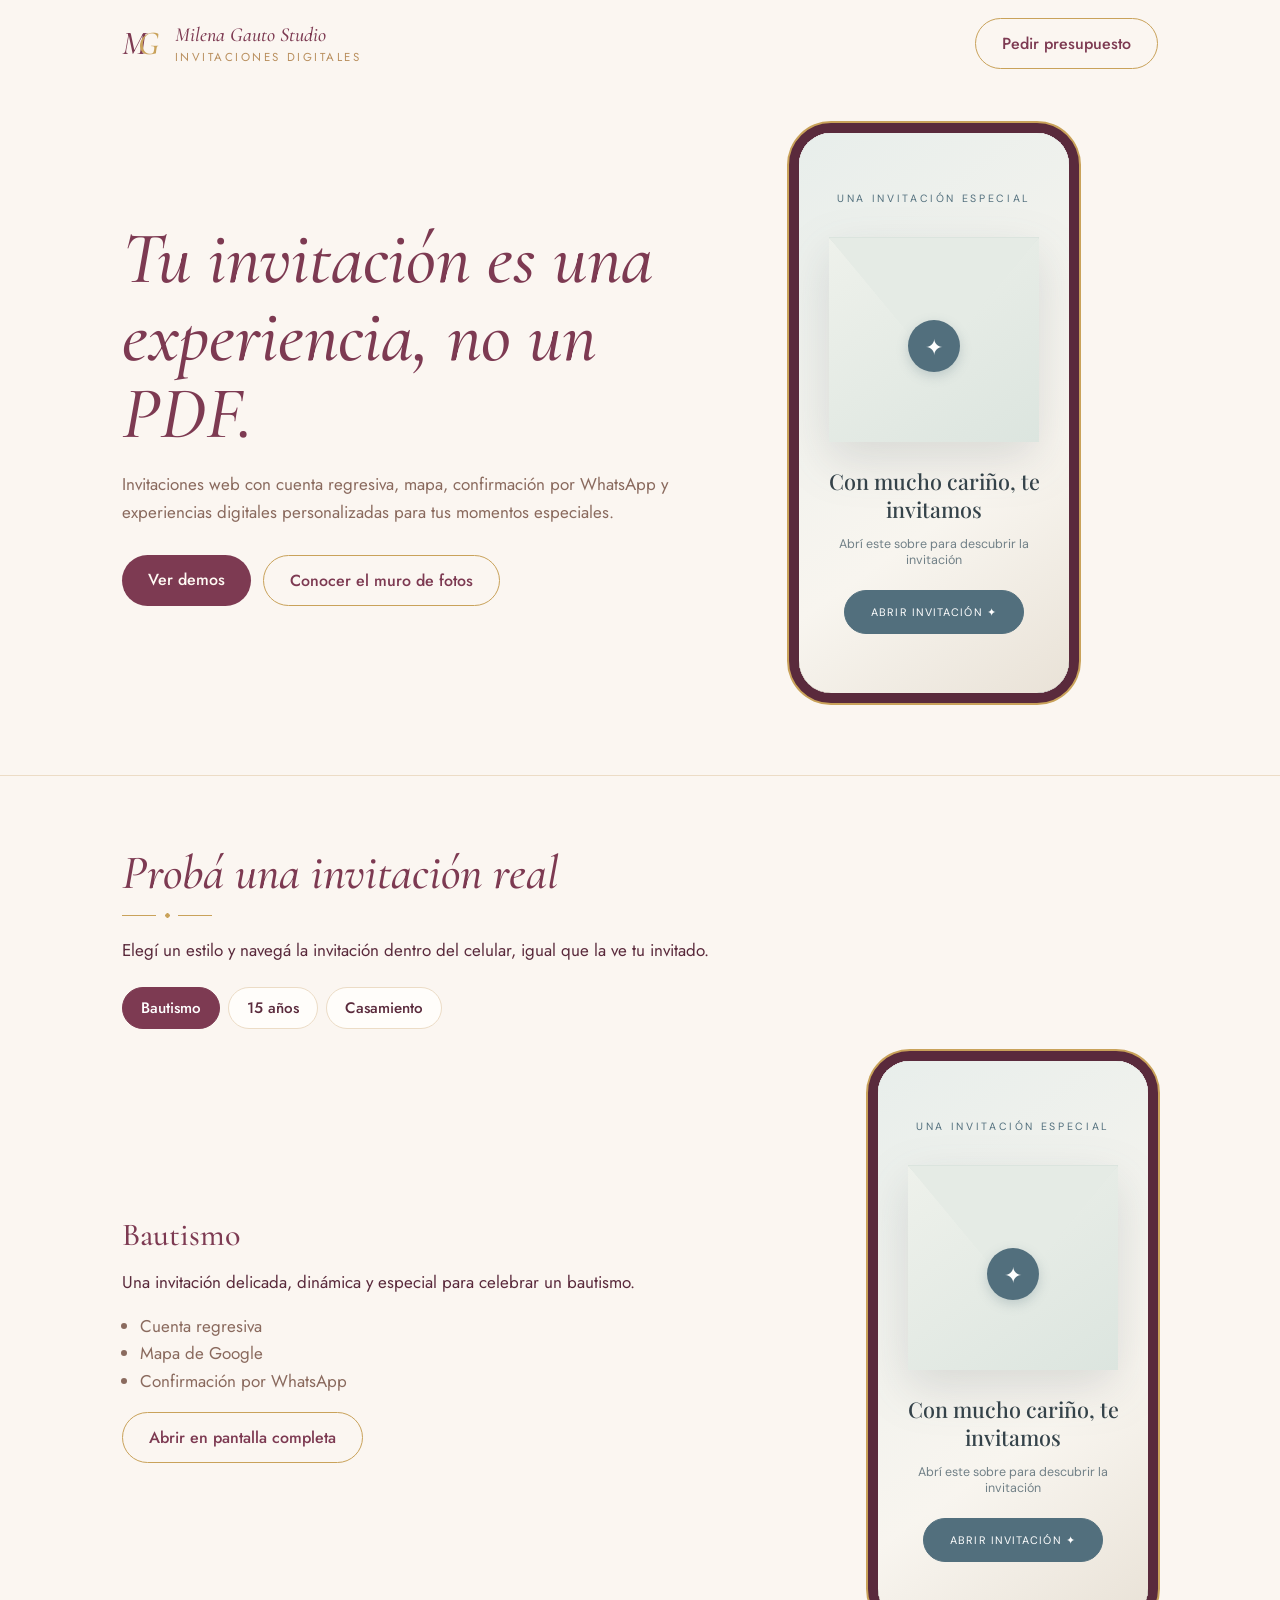
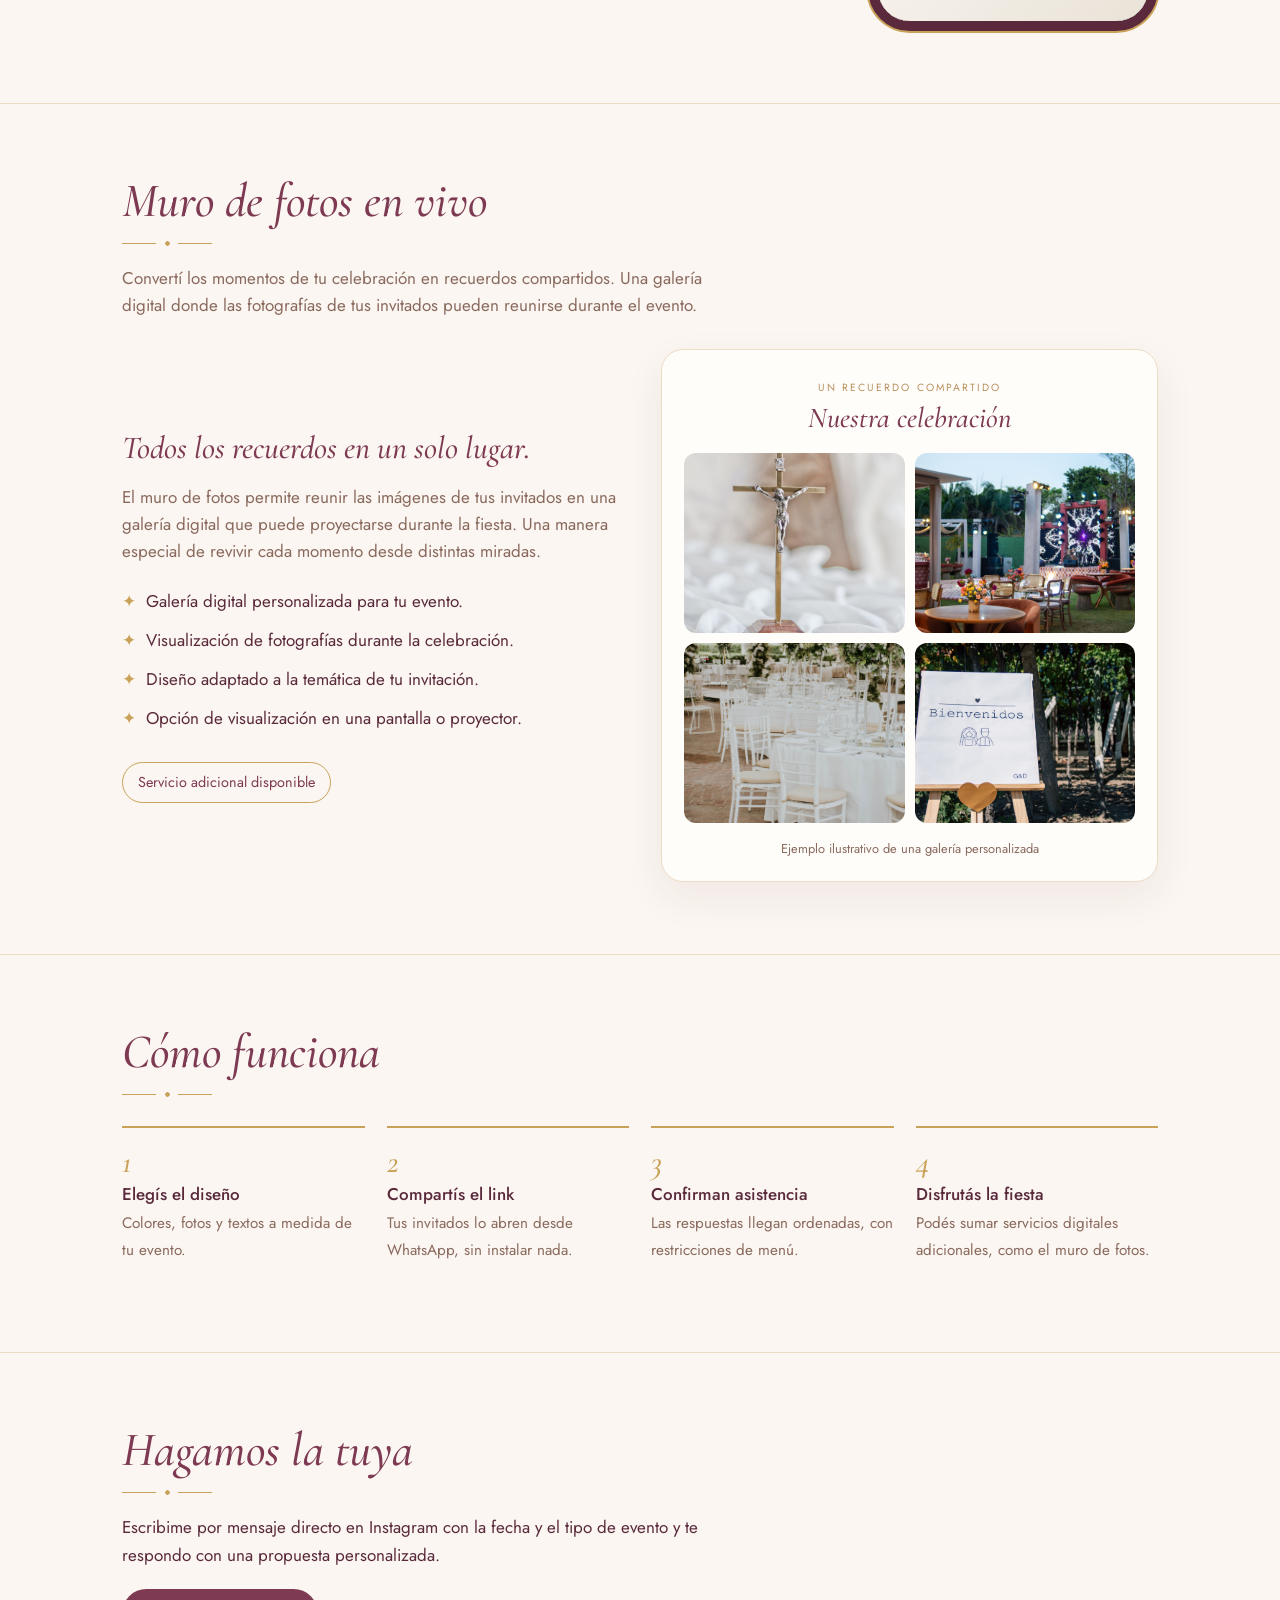
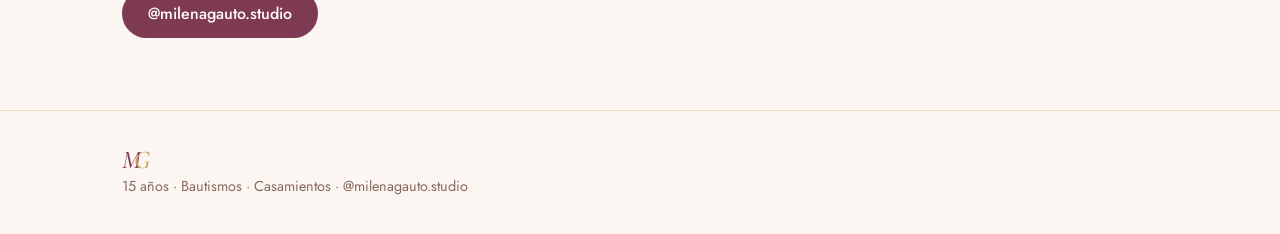
==== index.html @ 83ceaa4a "Add Open Graph meta tags to index.html Added Open Graph meta tags for better sharing on social media" ====
<!DOCTYPE html>
<html lang="es">
<head>
<meta charset="utf-8">
<meta property="og:type" content="website">
<meta property="og:title" content="Milena Gauto Studio · Invitaciones digitales">
<meta property="og:description" content="Invitaciones web a medida para 15 años, casamientos y bautismos.">
<meta property="og:image" content="https://milenagautostudio.vercel.app/post_bienvenida_preview.png">
<meta property="og:url" content="https://milenagautostudio.vercel.app">

<meta name="viewport" content="width=device-width, initial-scale=1">

<title>Milena Gauto Studio · Invitaciones digitales</title>
<meta name="description" content="Invitaciones web personalizadas para bautismos, 15 años y casamientos. Diseños interactivos con cuenta regresiva, mapas, confirmación por WhatsApp y muro de fotos en vivo.">

<link rel="preconnect" href="https://fonts.googleapis.com">
<link rel="preconnect" href="https://fonts.gstatic.com" crossorigin>

<link href="https://fonts.googleapis.com/css2?family=Cormorant+Garamond:ital,wght@0,500;1,500;1,600&family=Jost:wght@400;500&display=swap" rel="stylesheet">

<style>
:root {
  color-scheme: light;
  --bg: #fbf6f1;
  --ink: #5a2a3c;
  --wine: #7d3a52;
  --gold: #c9a25a;
  --gold2: #b98f5e;
  --line: #ecdcc6;
  --card: #fffdfa;
  --muted: #8a6a5e;
}

* {
  box-sizing: border-box;
}

html {
  scroll-behavior: smooth;
}

body {
  margin: 0;
  background: var(--bg);
  color: var(--ink);
  font: 400 17px/1.6 Jost, system-ui, sans-serif;
}

h1, h2, h3 {
  font-family: "Cormorant Garamond", Georgia, serif;
  font-weight: 500;
  line-height: 1.05;
  margin: 0;
}

h1 {
  font-size: clamp(2.6rem, 7vw, 4.6rem);
  font-style: italic;
  color: var(--wine);
}

h2 {
  font-size: clamp(2rem, 4.5vw, 3rem);
  font-style: italic;
  color: var(--wine);
  margin-bottom: .5rem;
}

h2::after {
  content: "";
  display: block;
  width: 90px;
  height: 7px;
  margin: 14px 0 18px;
  background:
    linear-gradient(var(--gold),var(--gold)) left center/34px 1px no-repeat,
    linear-gradient(var(--gold),var(--gold)) right center/34px 1px no-repeat,
    radial-gradient(circle,var(--gold) 2px,transparent 2.5px) center/7px 7px no-repeat;
}

p {
  max-width: 60ch;
}

a {
  color: inherit;
}

:focus-visible {
  outline: 2px solid var(--gold);
  outline-offset: 3px;
}

.wrap {
  max-width: 1080px;
  margin: 0 auto;
  padding: 0 22px;
}

section {
  padding: 72px 0;
  border-top: 1px solid var(--line);
}

/* MARCA */

.brand {
  display: flex;
  align-items: center;
  gap: 12px;
  text-decoration: none;
}

.brand small {
  font: 400 .72rem Jost, sans-serif;
  letter-spacing: .22em;
  color: var(--gold2);
  text-transform: uppercase;
  display: block;
}

.brand b {
  font: italic 500 1.25rem "Cormorant Garamond", serif;
  color: var(--wine);
}

.mono {
  position: relative;
  display: inline-block;
  font: italic 500 2.1rem/1 "Cormorant Garamond", serif;
  color: var(--wine);
  padding-right: 4px;
}

.mono i {
  color: var(--gold);
  margin-left: -.28em;
}

header.top {
  display: flex;
  justify-content: space-between;
  align-items: center;
  padding: 18px 0;
}

/* BOTONES */

.btn {
  display: inline-block;
  background: var(--wine);
  color: #fffaf4;
  border: 0;
  border-radius: 999px;
  padding: 13px 26px;
  font: 500 1rem Jost, sans-serif;
  text-decoration: none;
  cursor: pointer;
  transition: transform .25s, background .25s;
}

.btn.alt {
  background: transparent;
  color: var(--wine);
  border: 1px solid var(--gold);
}

.btn:hover {
  filter: brightness(1.08);
  transform: translateY(-2px);
}

.row {
  display: flex;
  gap: 12px;
  flex-wrap: wrap;
}

/* PORTADA */

.hero {
  display: grid;
  grid-template-columns: 1.1fr .9fr;
  gap: 40px;
  align-items: center;
  padding: 36px 0 72px;
}

.hero p {
  margin: 1.2rem 0 1.8rem;
  color: var(--muted);
}

/* CELULAR */

.phone {
  width: 290px;
  height: 580px;
  margin: 0 auto;
  border: 10px solid #5a2a3c;
  border-radius: 42px;
  overflow: hidden;
  background: #fff;
  box-shadow: 0 0 0 2px var(--gold);
  position: relative;
}

.phone iframe {
  width: 100%;
  height: 100%;
  border: 0;
  background: #fff;
}

.phone .empty {
  position: absolute;
  inset: 0;
  display: grid;
  place-items: center;
  text-align: center;
  padding: 28px;
  color: #7a6670;
  font-size: .95rem;
}

/* DEMOS */

.tabs {
  display: flex;
  gap: 8px;
  flex-wrap: wrap;
  margin: 22px 0;
}

.tabs button {
  border: 1px solid var(--line);
  background: var(--card);
  color: var(--ink);
  border-radius: 999px;
  padding: 9px 18px;
  font: 500 .95rem Jost, sans-serif;
  cursor: pointer;
  transition: .25s;
}

.tabs button:hover {
  border-color: var(--gold);
}

.tabs button[aria-pressed=true] {
  background: var(--wine);
  border-color: var(--wine);
  color: #fff;
}

.demo {
  display: grid;
  grid-template-columns: 1fr auto;
  gap: 40px;
  align-items: center;
}

.meta h3 {
  font-size: 2rem;
  color: var(--wine);
}

.meta ul {
  padding-left: 1.1rem;
  color: var(--muted);
}

/* MURO DE FOTOS */

.wall-intro {
  color: var(--muted);
  margin-bottom: 30px;
}

.wall-content {
  display: grid;
  grid-template-columns: 1fr 1fr;
  gap: 42px;
  align-items: center;
}

.wall-copy h3 {
  font: italic 500 2rem "Cormorant Garamond", serif;
  color: var(--wine);
  margin-bottom: 14px;
}

.wall-copy p {
  color: var(--muted);
}

.wall-features {
  list-style: none;
  padding: 0;
  margin: 22px 0;
}

.wall-features li {
  margin-bottom: 12px;
  display: flex;
  align-items: flex-start;
  gap: 10px;
}

.wall-features li::before {
  content: "✦";
  color: var(--gold);
}

.wall-note {
  display: inline-block;
  padding: 8px 15px;
  border: 1px solid var(--gold);
  border-radius: 999px;
  color: var(--wine);
  font-size: .9rem;
  margin-top: 8px;
}

/* GALERÍA DE FOTOS ORIGINALES */

.wall-preview {
  background: var(--card);
  border: 1px solid var(--line);
  border-radius: 22px;
  padding: 22px;
  box-shadow: 0 15px 40px rgba(90,42,60,.07);
}

.wall-preview-header {
  text-align: center;
  margin-bottom: 18px;
}

.wall-preview-header small {
  color: var(--gold2);
  letter-spacing: .2em;
  text-transform: uppercase;
  font-size: .65rem;
}

.wall-preview-header h3 {
  color: var(--wine);
  font: italic 500 1.8rem "Cormorant Garamond", serif;
}

.wall-gallery {
  display: grid;
  grid-template-columns: repeat(2, 1fr);
  gap: 10px;
}

.wall-photo {
  height: 180px;
  border-radius: 12px;
  overflow: hidden;
  position: relative;
  background: var(--line);
}

.wall-photo img {
  width: 100%;
  height: 100%;
  object-fit: cover;
  display: block;
  transition: transform .4s ease;
}

.wall-photo:hover img {
  transform: scale(1.06);
}

.wall-preview-footer {
  text-align: center;
  margin-top: 16px;
  color: var(--muted);
  font-size: .8rem;
}

/* CÓMO FUNCIONA */

.steps {
  display: grid;
  grid-template-columns: repeat(4,1fr);
  gap: 22px;
  counter-reset: s;
  padding: 0;
  list-style: none;
  margin-top: 28px;
}

.steps li {
  counter-increment: s;
  border-top: 2px solid var(--gold);
  padding-top: 14px;
}

.steps li::before {
  content: counter(s);
  font: italic 500 2rem "Cormorant Garamond", serif;
  color: var(--gold);
}

.steps b {
  display: block;
  font-weight: 500;
}

.steps span {
  color: var(--muted);
  font-size: .95rem;
}

/* FOOTER */

footer {
  padding: 36px 0;
  color: var(--muted);
  font-size: .9rem;
  border-top: 1px solid var(--line);
}

/* RESPONSIVE */

@media(max-width:800px) {
  .hero,
  .demo,
  .wall-content {
    grid-template-columns: 1fr;
  }

  .steps {
    grid-template-columns: 1fr 1fr;
  }

  .phone {
    order: -1;
  }

  .wall-preview {
    max-width: 500px;
    margin: 0 auto;
    width: 100%;
  }
}

@media(max-width:480px) {
  body {
    font-size: 16px;
  }

  .steps {
    grid-template-columns: 1fr;
  }

  .phone {
    width: min(290px, 100%);
    height: 540px;
  }

  header.top {
    gap: 12px;
  }

  header.top .btn {
    padding: 10px 15px;
    font-size: .85rem;
  }

  .wall-gallery {
    gap: 8px;
  }

  .wall-photo {
    height: 140px;
  }
}

@media(prefers-reduced-motion:reduce) {
  * {
    animation: none !important;
    scroll-behavior: auto !important;
    transition: none !important;
  }
}
</style>
</head>

<body>

<div class="wrap">

  <!-- ENCABEZADO -->

  <header class="top">
    <a class="brand" href="#">
      <span class="mono">M<i>G</i></span>
      <span>
        <b>Milena Gauto Studio</b>
        <small>Invitaciones digitales</small>
      </span>
    </a>

    <a class="btn alt" href="#contacto">Pedir presupuesto</a>
  </header>

  <!-- PORTADA -->

  <div class="hero">

    <div>
      <h1>Tu invitación es una experiencia, no un PDF.</h1>

      <p>
        Invitaciones web con cuenta regresiva, mapa,
        confirmación por WhatsApp y experiencias digitales
        personalizadas para tus momentos especiales.
      </p>

      <div class="row">
        <a class="btn" href="#demos">Ver demos</a>
        <a class="btn alt" href="#muro">Conocer el muro de fotos</a>
      </div>
    </div>

    <div class="phone" id="heroPhone"></div>

  </div>

</div>

<!-- DEMOSTRACIONES -->

<section id="demos">

  <div class="wrap">

    <h2>Probá una invitación real</h2>

    <p>
      Elegí un estilo y navegá la invitación dentro del celular,
      igual que la ve tu invitado.
    </p>

    <div class="tabs" id="tabs" role="group" aria-label="Elegir invitación"></div>

    <div class="demo">

      <div class="meta" id="meta"></div>

      <div class="phone" id="demoPhone"></div>

    </div>

  </div>

</section>

<!-- MURO DE FOTOS -->

<section id="muro">

  <div class="wrap">

    <h2>Muro de fotos en vivo</h2>

    <p class="wall-intro">
      Convertí los momentos de tu celebración en recuerdos compartidos.
      Una galería digital donde las fotografías de tus invitados
      pueden reunirse durante el evento.
    </p>

    <div class="wall-content">

      <div class="wall-copy">

        <h3>Todos los recuerdos en un solo lugar.</h3>

        <p>
          El muro de fotos permite reunir las imágenes de tus invitados
          en una galería digital que puede proyectarse durante la fiesta.
          Una manera especial de revivir cada momento desde distintas miradas.
        </p>

        <ul class="wall-features">
          <li>Galería digital personalizada para tu evento.</li>
          <li>Visualización de fotografías durante la celebración.</li>
          <li>Diseño adaptado a la temática de tu invitación.</li>
          <li>Opción de visualización en una pantalla o proyector.</li>
        </ul>

        <span class="wall-note">
          Servicio adicional disponible
        </span>

      </div>

      <!-- GALERÍA ILUSTRATIVA CON IMÁGENES DE TUS DEMOS -->

      <div class="wall-preview">

        <div class="wall-preview-header">
          <small>Un recuerdo compartido</small>
          <h3>Nuestra celebración</h3>
        </div>

        <div class="wall-gallery">

          <div class="wall-photo">
            <img
              src="/demo/bautismo/img/pexels-karola-g2-5559.jpg"
              alt="Decoración de bautismo"
              loading="lazy"
            >
          </div>

          <div class="wall-photo">
            <img
              src="/demo/15-anios/img/pexels-flavionascimento-39394234.jpg"
              alt="Celebración de 15 años"
              loading="lazy"
            >
          </div>

          <div class="wall-photo">
            <img
              src="/demo/casamiento/img/pexels-amar-12954015.jpg"
              alt="Celebración de casamiento"
              loading="lazy"
            >
          </div>

          <div class="wall-photo">
            <img
              src="/demo/casamiento/img/pexels-franco-monsalvo-252430633-30740005.jpg"
              alt="Momento especial de una boda"
              loading="lazy"
            >
          </div>

        </div>

        <div class="wall-preview-footer">
          Ejemplo ilustrativo de una galería personalizada
        </div>

      </div>

    </div>

  </div>

</section>

<!-- CÓMO FUNCIONA -->

<section id="como">

  <div class="wrap">

    <h2>Cómo funciona</h2>

    <ol class="steps">

      <li>
        <b>Elegís el diseño</b>
        <span>Colores, fotos y textos a medida de tu evento.</span>
      </li>

      <li>
        <b>Compartís el link</b>
        <span>Tus invitados lo abren desde WhatsApp, sin instalar nada.</span>
      </li>

      <li>
        <b>Confirman asistencia</b>
        <span>Las respuestas llegan ordenadas, con restricciones de menú.</span>
      </li>

      <li>
        <b>Disfrutás la fiesta</b>
        <span>Podés sumar servicios digitales adicionales, como el muro de fotos.</span>
      </li>

    </ol>

  </div>

</section>

<!-- CONTACTO -->

<section id="contacto">

  <div class="wrap">

    <h2>Hagamos la tuya</h2>

    <p>
      Escribime por mensaje directo en Instagram con la fecha
      y el tipo de evento y te respondo con una propuesta personalizada.
    </p>

    <div class="row" style="margin-top:20px">

      <a
        class="btn"
        href="https://instagram.com/milenagauto.studio"
        target="_blank"
        rel="noopener"
      >
        @milenagauto.studio
      </a>

    </div>

  </div>

</section>

<!-- PIE DE PÁGINA -->

<footer>

  <div class="wrap">

    <span class="mono" style="font-size:1.6rem">M<i>G</i></span>

    <br>

    15 años · Bautismos · Casamientos · @milenagauto.studio

  </div>

</footer>

<script>

/* ==========================================
   CONFIGURACIÓN DE LAS INVITACIONES
========================================== */

const DEMOS = [

  {
    name: "Bautismo",
    url: "/demo/bautismo/",
    text: "Una invitación delicada, dinámica y especial para celebrar un bautismo.",
    items: [
      "Cuenta regresiva",
      "Mapa de Google",
      "Confirmación por WhatsApp"
    ]
  },

  {
    name: "15 años",
    url: "/demo/15-anios/",
    text: "Una invitación elegante con animaciones y detalles especiales.",
    items: [
      "Cuenta regresiva",
      "RSVP",
      "Lista de regalos"
    ]
  },

  {
    name: "Casamiento",
    url: "/demo/casamiento/",
    text: "Una invitación romántica con detalles personalizados.",
    items: [
      "Cuenta regresiva",
      "Menú especial",
      "Información del evento"
    ]
  }

];


/* ==========================================
   ELEMENTOS
========================================== */

const $ = selector => document.querySelector(selector);


/* ==========================================
   CARGAR INVITACIÓN EN EL CELULAR
========================================== */

function phone(element, demo) {

  element.innerHTML = "";

  if (!demo || !demo.url) {

    const empty = document.createElement("div");

    empty.className = "empty";
    empty.textContent = "Demo próximamente disponible.";

    element.appendChild(empty);

    return;
  }

  const iframe = document.createElement("iframe");

  iframe.loading = "lazy";
  iframe.src = demo.url;
  iframe.title = "Demo de invitación: " + demo.name;

  element.appendChild(iframe);

}


/* ==========================================
   MOSTRAR DEMO SELECCIONADA
========================================== */

function showDemo(index) {

  const demo = DEMOS[index];

  document
    .querySelectorAll("#tabs button")
    .forEach((button, number) => {

      button.setAttribute(
        "aria-pressed",
        number === index ? "true" : "false"
      );

    });

  $("#meta").innerHTML = `
    <h3>${demo.name}</h3>

    <p>${demo.text}</p>

    <ul>
      ${demo.items.map(item => `<li>${item}</li>`).join("")}
    </ul>

    <a
      class="btn alt"
      href="${demo.url}"
      target="_blank"
      rel="noopener"
    >
      Abrir en pantalla completa
    </a>
  `;

  phone($("#demoPhone"), demo);

}


/* ==========================================
   CREAR BOTONES DE LAS DEMOS
========================================== */

DEMOS.forEach((demo, index) => {

  const button = document.createElement("button");

  button.type = "button";
  button.textContent = demo.name;

  button.setAttribute(
    "aria-pressed",
    index === 0 ? "true" : "false"
  );

  button.onclick = () => showDemo(index);

  $("#tabs").appendChild(button);

});


/* ==========================================
   CARGAR DEMO INICIAL
========================================== */

phone($("#heroPhone"), DEMOS[0]);

showDemo(0);


/* ==========================================
   FIN DEL SCRIPT

   No se utiliza Cloudinary.
   No hay formularios de carga de imágenes.
   No hay conexión a almacenamiento externo.
========================================== */

</script>

</body>
</html>
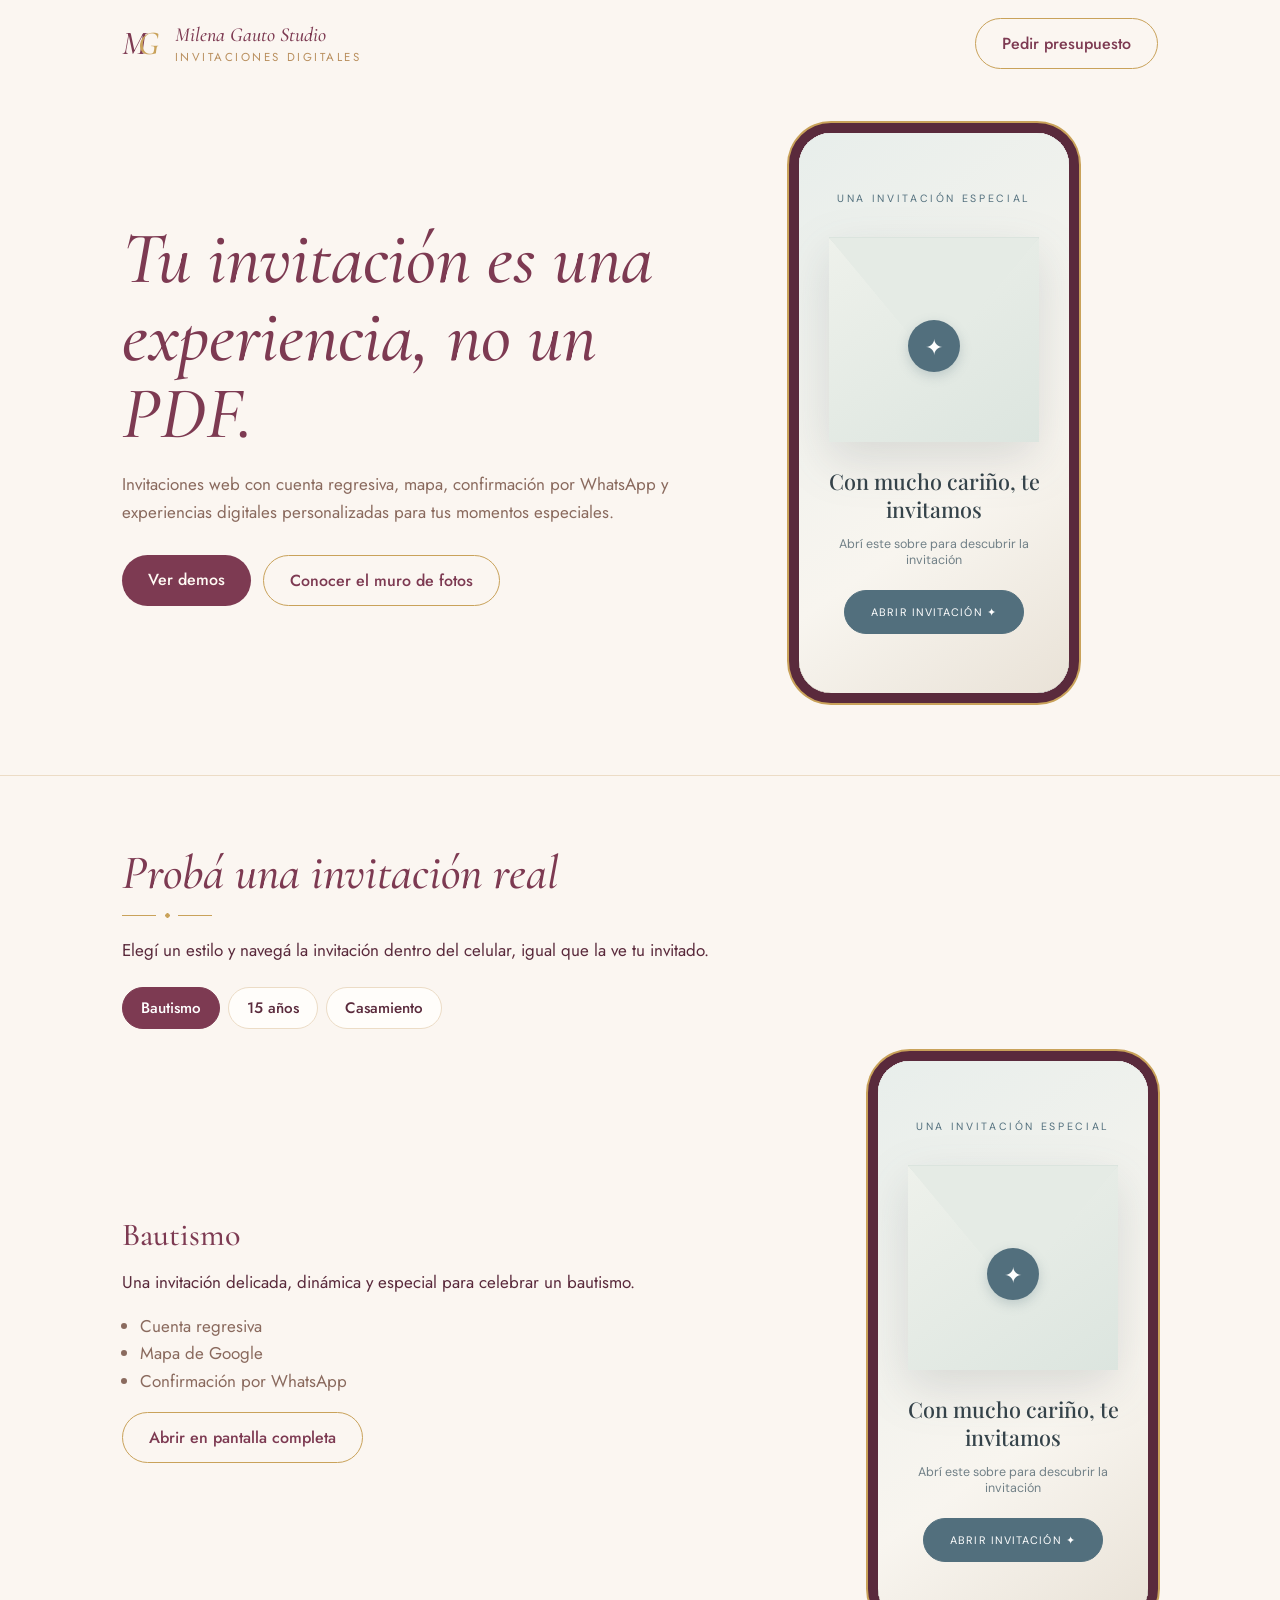
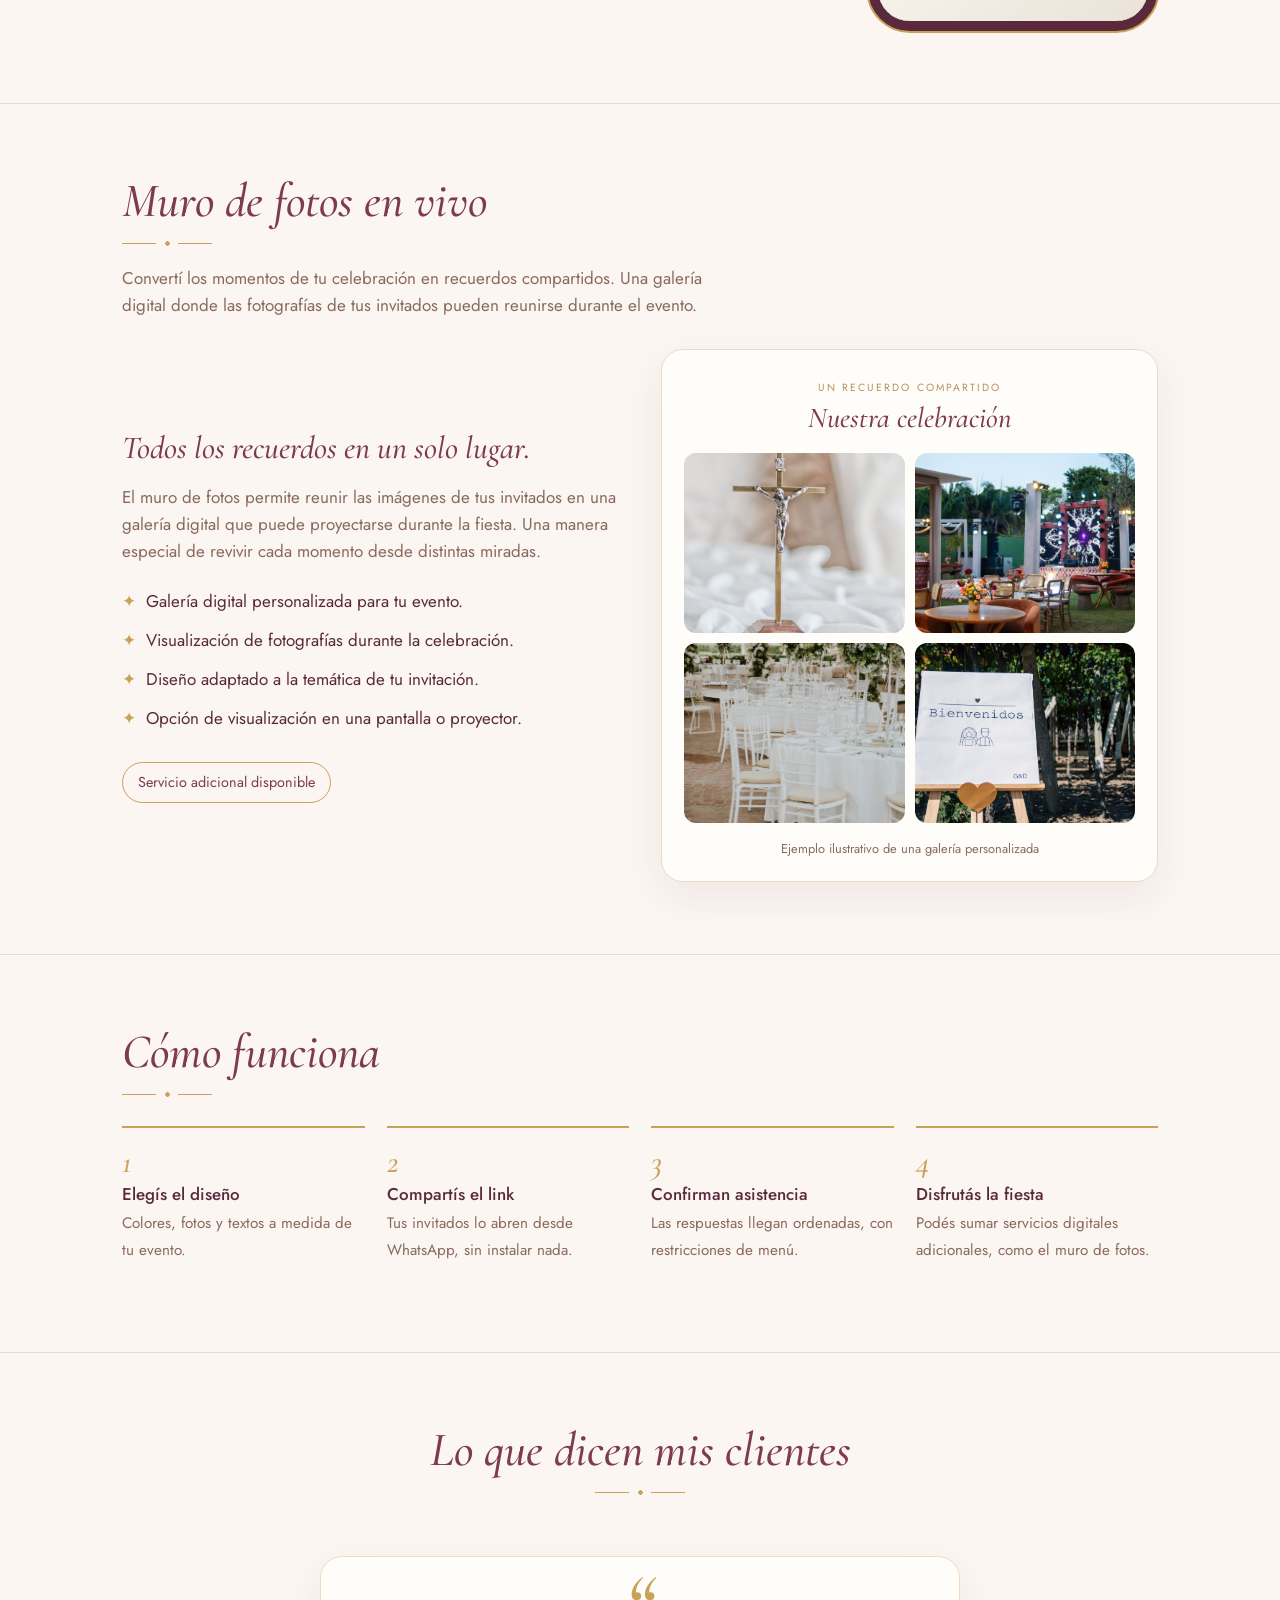
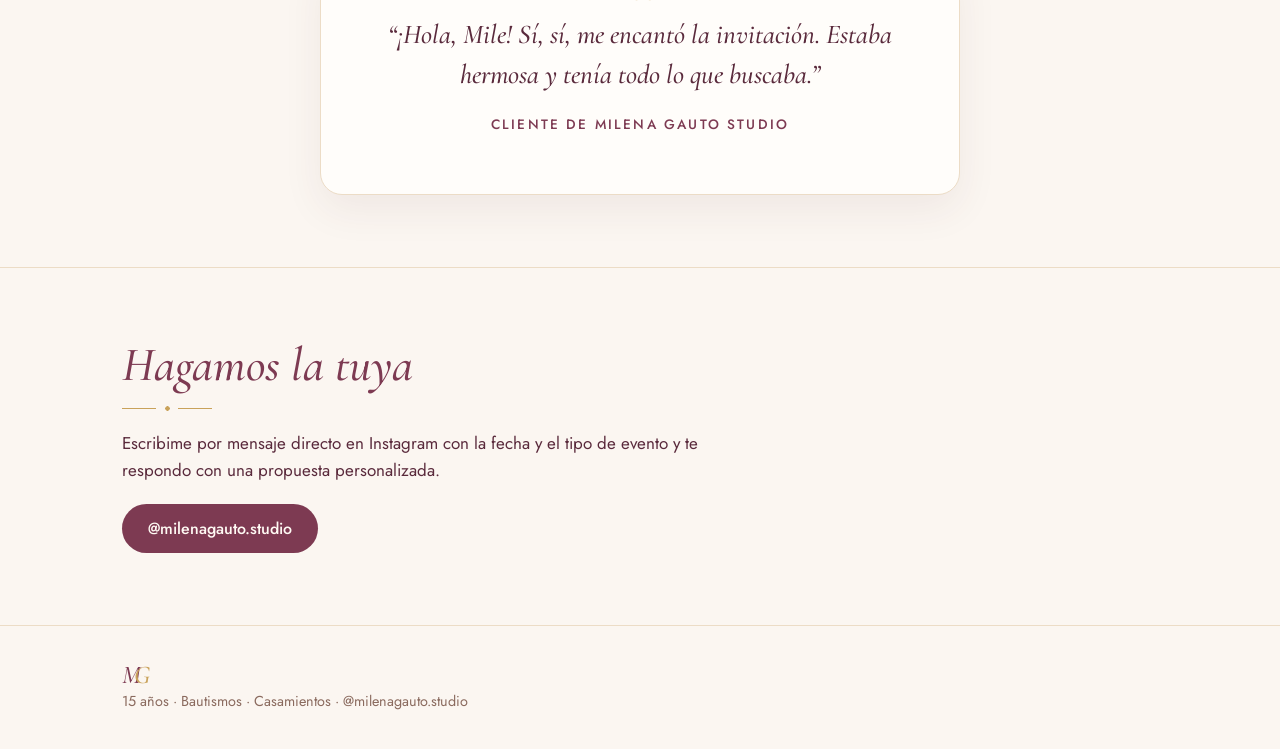
==== commit cae35bd5: "Add testimonials section with dynamic functionality" ====
--- a/index.html
+++ b/index.html
@@ -1,4 +1,3 @@
-
 <!DOCTYPE html>
 <html lang="es">
 <head>
@@ -417,6 +416,100 @@
   font-size: .95rem;
 }
 
+/* TESTIMONIOS */
+
+.testi {
+  text-align: center;
+}
+
+.testi h2 {
+  display: inline-block;
+}
+
+.testi h2::after {
+  margin-left: auto;
+  margin-right: auto;
+}
+
+.testi-card {
+  position: relative;
+  max-width: 640px;
+  margin: 34px auto 0;
+  padding: 58px 32px 34px;
+  background: var(--card);
+  border: 1px solid var(--line);
+  border-radius: 22px;
+  box-shadow: 0 15px 40px rgba(90,42,60,.07);
+}
+
+.testi-card::before {
+  content: "“";
+  position: absolute;
+  top: 4px;
+  left: 50%;
+  transform: translateX(-50%);
+  font: italic 500 5.5rem/1 "Cormorant Garamond", serif;
+  color: var(--gold);
+}
+
+.testi-slide {
+  display: none;
+  animation: testiIn .6s ease both;
+}
+
+.testi-slide.on {
+  display: block;
+}
+
+.testi-text {
+  max-width: none;
+  margin: 0;
+  font: italic 500 clamp(1.3rem, 4.2vw, 1.7rem)/1.45 "Cormorant Garamond", serif;
+  color: var(--ink);
+}
+
+.testi-name {
+  max-width: none;
+  margin: 20px 0 0;
+  font: 500 .85rem Jost, sans-serif;
+  letter-spacing: .16em;
+  text-transform: uppercase;
+  color: var(--wine);
+}
+
+.testi-event {
+  max-width: none;
+  margin: 2px 0 0;
+  font-size: .85rem;
+  color: var(--gold2);
+}
+
+.testi-dots {
+  display: flex;
+  gap: 10px;
+  justify-content: center;
+  margin-top: 26px;
+}
+
+.testi-dots button {
+  width: 11px;
+  height: 11px;
+  padding: 0;
+  border-radius: 50%;
+  border: 1px solid var(--wine);
+  background: transparent;
+  cursor: pointer;
+}
+
+.testi-dots button.on {
+  background: var(--wine);
+}
+
+@keyframes testiIn {
+  from { opacity: 0; transform: translateY(8px); }
+  to { opacity: 1; transform: none; }
+}
+
 /* FOOTER */
 
 footer {
@@ -479,6 +572,10 @@
 
   .wall-photo {
     height: 140px;
+  }
+
+  .testi-card {
+    padding: 54px 22px 30px;
   }
 }
 
@@ -689,6 +786,23 @@
       </li>
 
     </ol>
+
+  </div>
+
+</section>
+
+<!-- TESTIMONIOS -->
+
+<section class="testi" id="testimonios">
+
+  <div class="wrap">
+
+    <h2>Lo que dicen mis clientes</h2>
+
+    <div class="testi-card" aria-live="polite">
+      <div id="testiSlides"></div>
+      <div class="testi-dots" id="testiDots"></div>
+    </div>
 
   </div>
 
@@ -785,6 +899,23 @@
 
 
 /* ==========================================
+   TESTIMONIOS
+   Para sumar uno, agregá otro bloque { ... }
+   separado por coma. Con 2 o más, rotan solos.
+========================================== */
+
+const TESTIMONIOS = [
+
+  {
+    texto: "¡Hola, Mile! Sí, sí, me encantó la invitación. Estaba hermosa y tenía todo lo que buscaba.",
+    nombre: "Cliente de Milena Gauto Studio",
+    evento: ""
+  }
+
+];
+
+
+/* ==========================================
    ELEMENTOS
 ========================================== */
 
@@ -898,6 +1029,81 @@
 
 
 /* ==========================================
+   TESTIMONIOS DINÁMICOS
+========================================== */
+
+(function () {
+
+  const slides = $("#testiSlides");
+  const dots = $("#testiDots");
+
+  if (!slides || !TESTIMONIOS.length) return;
+
+  let current = 0;
+  let timer;
+
+  TESTIMONIOS.forEach((t, i) => {
+
+    const slide = document.createElement("div");
+    slide.className = "testi-slide" + (i === 0 ? " on" : "");
+
+    const text = document.createElement("p");
+    text.className = "testi-text";
+    text.textContent = "“" + t.texto + "”";
+    slide.appendChild(text);
+
+    const name = document.createElement("p");
+    name.className = "testi-name";
+    name.textContent = t.nombre;
+    slide.appendChild(name);
+
+    if (t.evento) {
+      const event = document.createElement("p");
+      event.className = "testi-event";
+      event.textContent = t.evento;
+      slide.appendChild(event);
+    }
+
+    slides.appendChild(slide);
+
+    if (TESTIMONIOS.length > 1) {
+      const dot = document.createElement("button");
+      dot.type = "button";
+      dot.setAttribute("aria-label", "Ver testimonio " + (i + 1));
+      if (i === 0) dot.className = "on";
+      dot.onclick = () => { showTesti(i); restart(); };
+      dots.appendChild(dot);
+    }
+
+  });
+
+  function showTesti(i) {
+    current = i;
+    [...slides.children].forEach((s, k) => s.classList.toggle("on", k === i));
+    [...dots.children].forEach((d, k) => d.classList.toggle("on", k === i));
+  }
+
+  function start() {
+    if (TESTIMONIOS.length > 1) {
+      timer = setInterval(() => showTesti((current + 1) % TESTIMONIOS.length), 6000);
+    }
+  }
+
+  function restart() {
+    clearInterval(timer);
+    start();
+  }
+
+  const card = slides.parentElement;
+  card.addEventListener("mouseenter", () => clearInterval(timer));
+  card.addEventListener("mouseleave", restart);
+
+  start();
+
+})();
+
+
+/* ==========================================
    FIN DEL SCRIPT
 
    No se utiliza Cloudinary.
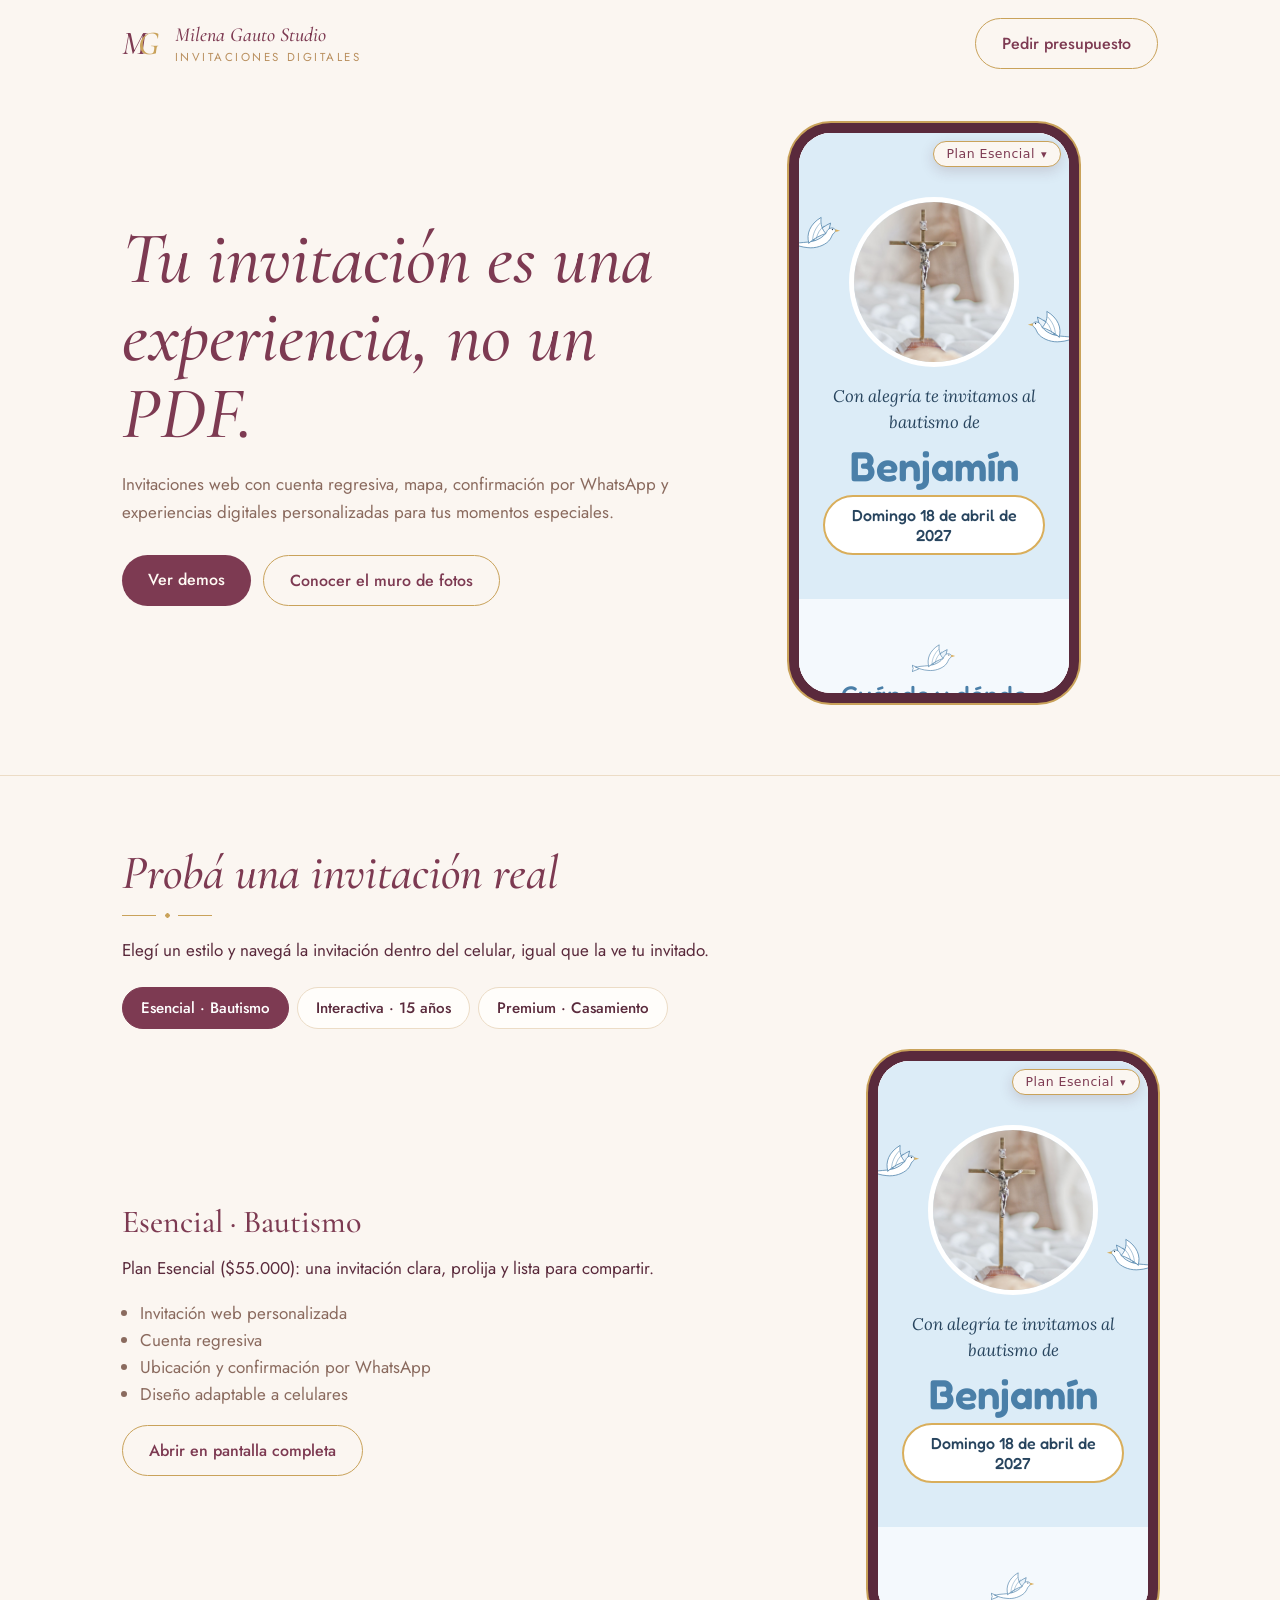
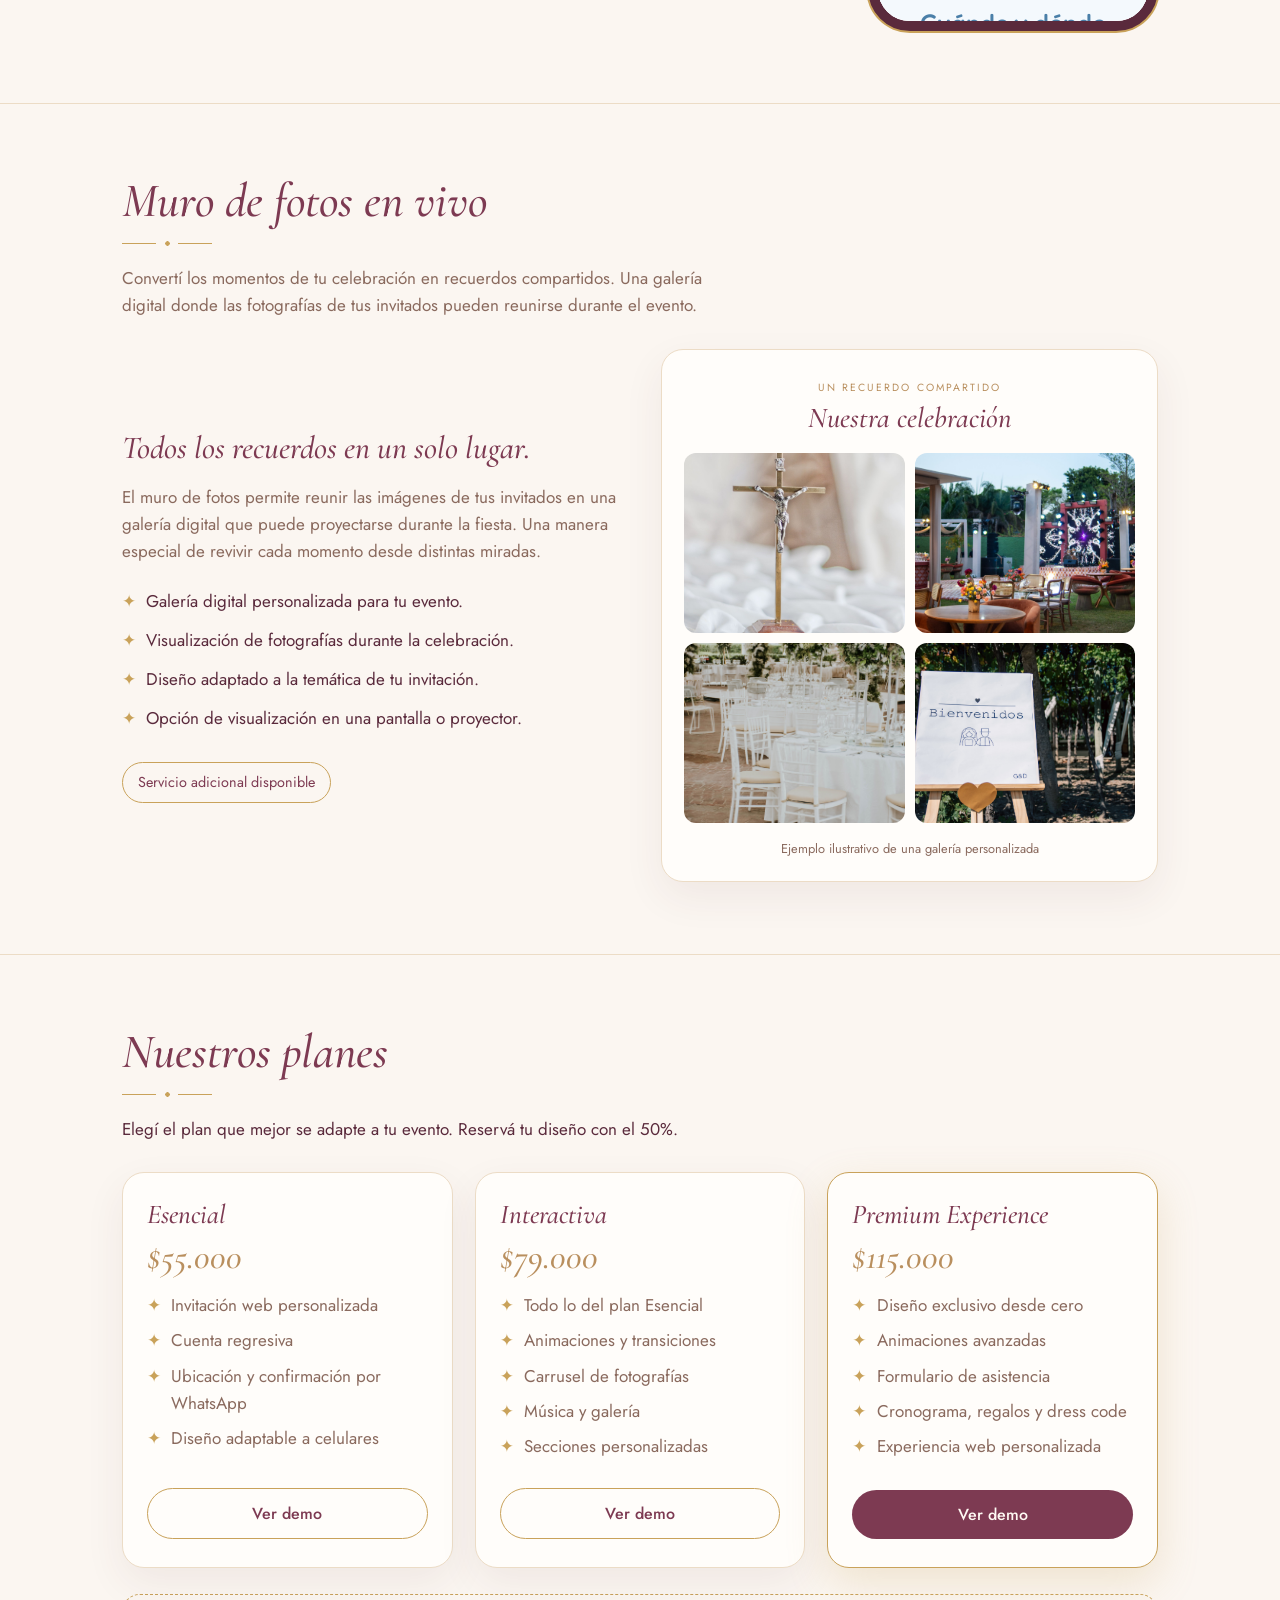
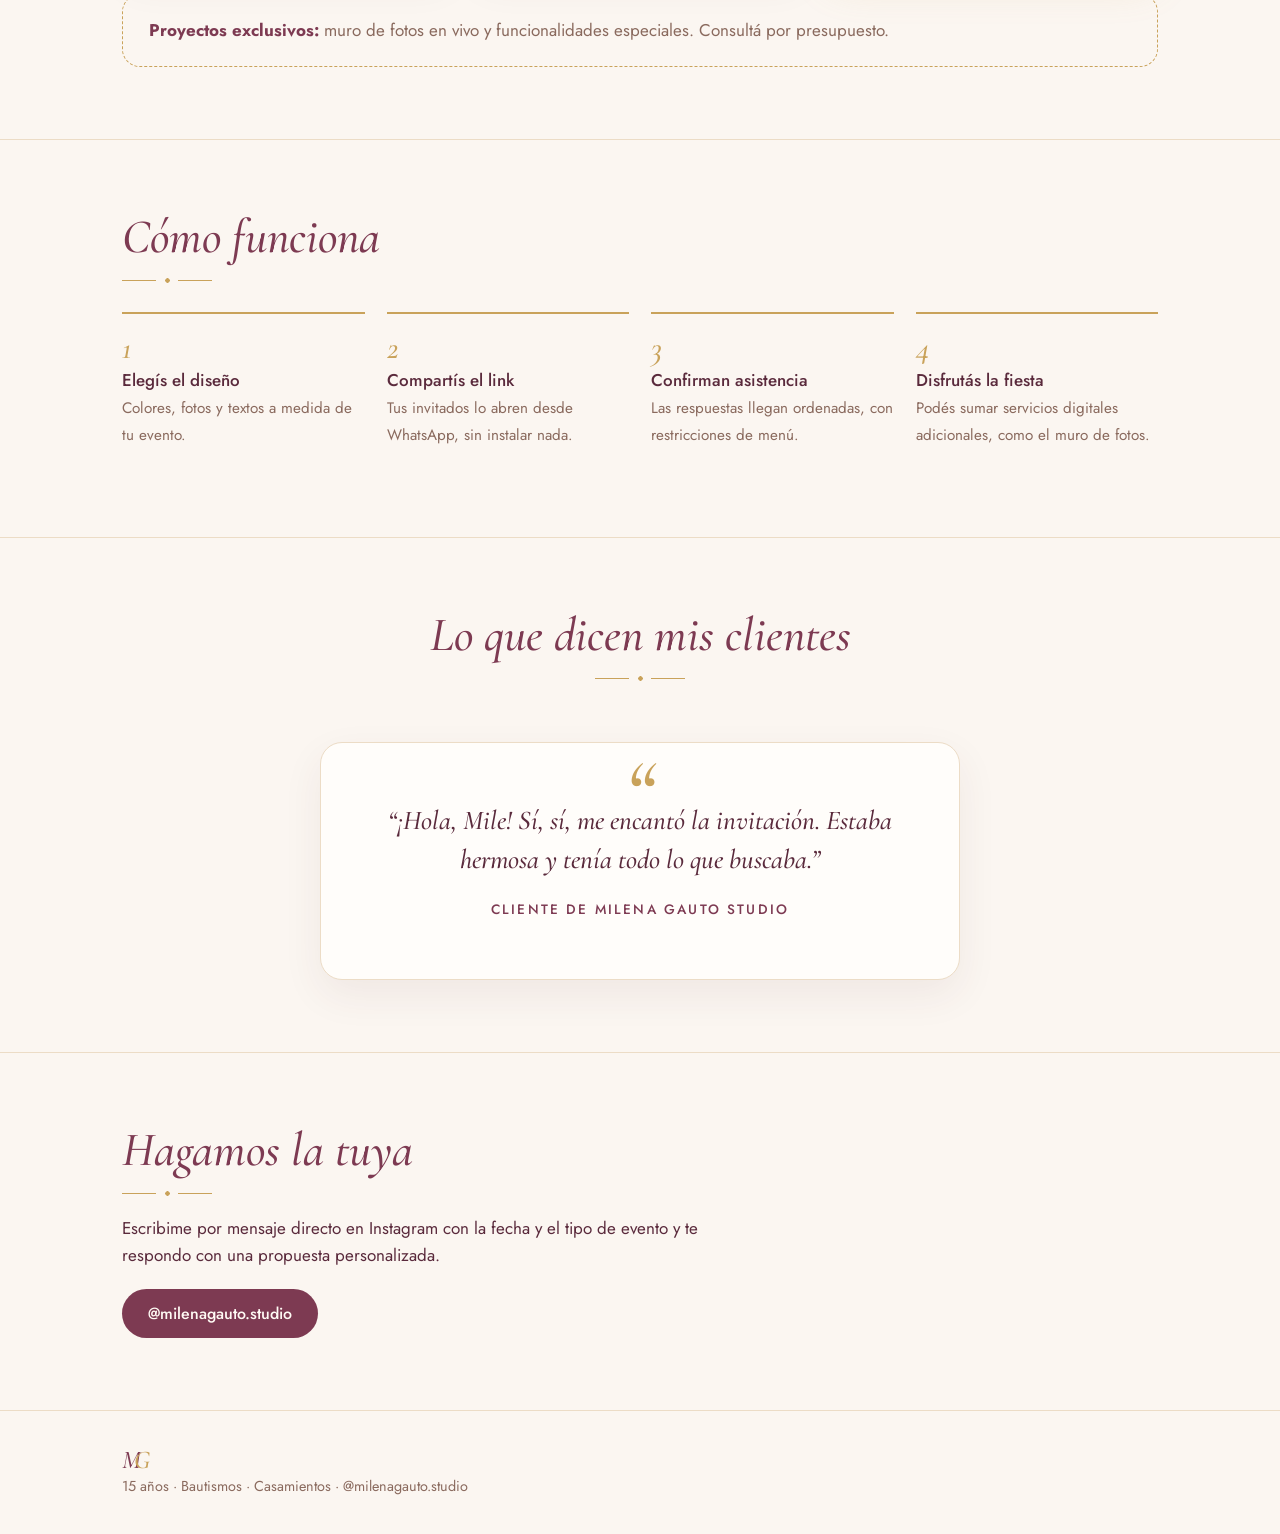
==== commit 16009e9c: "Implement service plans section in index.html Added a new section for service plans with pricing and" ====
--- a/index.html
+++ b/index.html
@@ -416,6 +416,84 @@
   font-size: .95rem;
 }
 
+/* PLANES */
+
+.plans {
+  display: grid;
+  grid-template-columns: repeat(3, 1fr);
+  gap: 22px;
+  margin-top: 28px;
+  align-items: stretch;
+}
+
+.plan {
+  display: flex;
+  flex-direction: column;
+  background: var(--card);
+  border: 1px solid var(--line);
+  border-radius: 22px;
+  padding: 28px 24px;
+  box-shadow: 0 15px 40px rgba(90,42,60,.07);
+}
+
+.plan.star {
+  border-color: var(--gold);
+  box-shadow: 0 15px 40px rgba(201,162,90,.22);
+}
+
+.plan h3 {
+  font-size: 1.7rem;
+  font-style: italic;
+  color: var(--wine);
+}
+
+.plan .price {
+  font: italic 500 2.2rem "Cormorant Garamond", serif;
+  color: var(--gold2);
+  margin: 6px 0 14px;
+}
+
+.plan ul {
+  list-style: none;
+  padding: 0;
+  margin: 0 0 20px;
+  color: var(--muted);
+  flex: 1;
+}
+
+.plan li {
+  display: flex;
+  gap: 10px;
+  margin-bottom: 8px;
+}
+
+.plan li::before {
+  content: "✦";
+  color: var(--gold);
+}
+
+.plan .btn {
+  text-align: center;
+}
+
+.plans-extra {
+  margin-top: 26px;
+  padding: 22px 26px;
+  border: 1px dashed var(--gold);
+  border-radius: 18px;
+  color: var(--muted);
+}
+
+.plans-extra b {
+  color: var(--wine);
+}
+
+@media(max-width:800px) {
+  .plans {
+    grid-template-columns: 1fr;
+  }
+}
+
 /* TESTIMONIOS */
 
 .testi {
@@ -755,6 +833,70 @@
 
 </section>
 
+<!-- PLANES -->
+
+<section id="planes">
+
+  <div class="wrap">
+
+    <h2>Nuestros planes</h2>
+
+    <p>
+      Elegí el plan que mejor se adapte a tu evento.
+      Reservá tu diseño con el 50%.
+    </p>
+
+    <div class="plans">
+
+      <div class="plan">
+        <h3>Esencial</h3>
+        <div class="price">$55.000</div>
+        <ul>
+          <li>Invitación web personalizada</li>
+          <li>Cuenta regresiva</li>
+          <li>Ubicación y confirmación por WhatsApp</li>
+          <li>Diseño adaptable a celulares</li>
+        </ul>
+        <a class="btn alt" href="#demos" data-demo="0">Ver demo</a>
+      </div>
+
+      <div class="plan">
+        <h3>Interactiva</h3>
+        <div class="price">$79.000</div>
+        <ul>
+          <li>Todo lo del plan Esencial</li>
+          <li>Animaciones y transiciones</li>
+          <li>Carrusel de fotografías</li>
+          <li>Música y galería</li>
+          <li>Secciones personalizadas</li>
+        </ul>
+        <a class="btn alt" href="#demos" data-demo="1">Ver demo</a>
+      </div>
+
+      <div class="plan star">
+        <h3>Premium Experience</h3>
+        <div class="price">$115.000</div>
+        <ul>
+          <li>Diseño exclusivo desde cero</li>
+          <li>Animaciones avanzadas</li>
+          <li>Formulario de asistencia</li>
+          <li>Cronograma, regalos y dress code</li>
+          <li>Experiencia web personalizada</li>
+        </ul>
+        <a class="btn" href="#demos" data-demo="2">Ver demo</a>
+      </div>
+
+    </div>
+
+    <div class="plans-extra">
+      <b>Proyectos exclusivos:</b> muro de fotos en vivo y funcionalidades especiales.
+      Consultá por presupuesto.
+    </div>
+
+  </div>
+
+</section>
+
 <!-- CÓMO FUNCIONA -->
 
 <section id="como">
@@ -863,35 +1005,40 @@
 const DEMOS = [
 
   {
-    name: "Bautismo",
+    name: "Esencial · Bautismo",
     url: "/demo/bautismo/",
-    text: "Una invitación delicada, dinámica y especial para celebrar un bautismo.",
+    text: "Plan Esencial ($55.000): una invitación clara, prolija y lista para compartir.",
     items: [
+      "Invitación web personalizada",
       "Cuenta regresiva",
-      "Mapa de Google",
-      "Confirmación por WhatsApp"
+      "Ubicación y confirmación por WhatsApp",
+      "Diseño adaptable a celulares"
     ]
   },
 
   {
-    name: "15 años",
+    name: "Interactiva · 15 años",
     url: "/demo/15-anios/",
-    text: "Una invitación elegante con animaciones y detalles especiales.",
+    text: "Plan Interactiva ($79.000): suma movimiento, fotos y música para sorprender.",
     items: [
-      "Cuenta regresiva",
-      "RSVP",
-      "Lista de regalos"
+      "Todo lo del plan Esencial",
+      "Animaciones y transiciones",
+      "Carrusel de fotografías",
+      "Música y galería",
+      "Secciones personalizadas"
     ]
   },
 
   {
-    name: "Casamiento",
+    name: "Premium · Casamiento",
     url: "/demo/casamiento/",
-    text: "Una invitación romántica con detalles personalizados.",
+    text: "Plan Premium Experience ($115.000): una experiencia web exclusiva, diseñada desde cero.",
     items: [
-      "Cuenta regresiva",
-      "Menú especial",
-      "Información del evento"
+      "Diseño exclusivo desde cero",
+      "Animaciones avanzadas",
+      "Formulario de asistencia",
+      "Cronograma, regalos y dress code",
+      "Experiencia web personalizada"
     ]
   }
 
@@ -1029,6 +1176,15 @@
 
 
 /* ==========================================
+   BOTONES "VER DEMO" DE LOS PLANES
+========================================== */
+
+document.querySelectorAll("[data-demo]").forEach(link => {
+  link.addEventListener("click", () => showDemo(Number(link.dataset.demo)));
+});
+
+
+/* ==========================================
    TESTIMONIOS DINÁMICOS
 ========================================== */
 
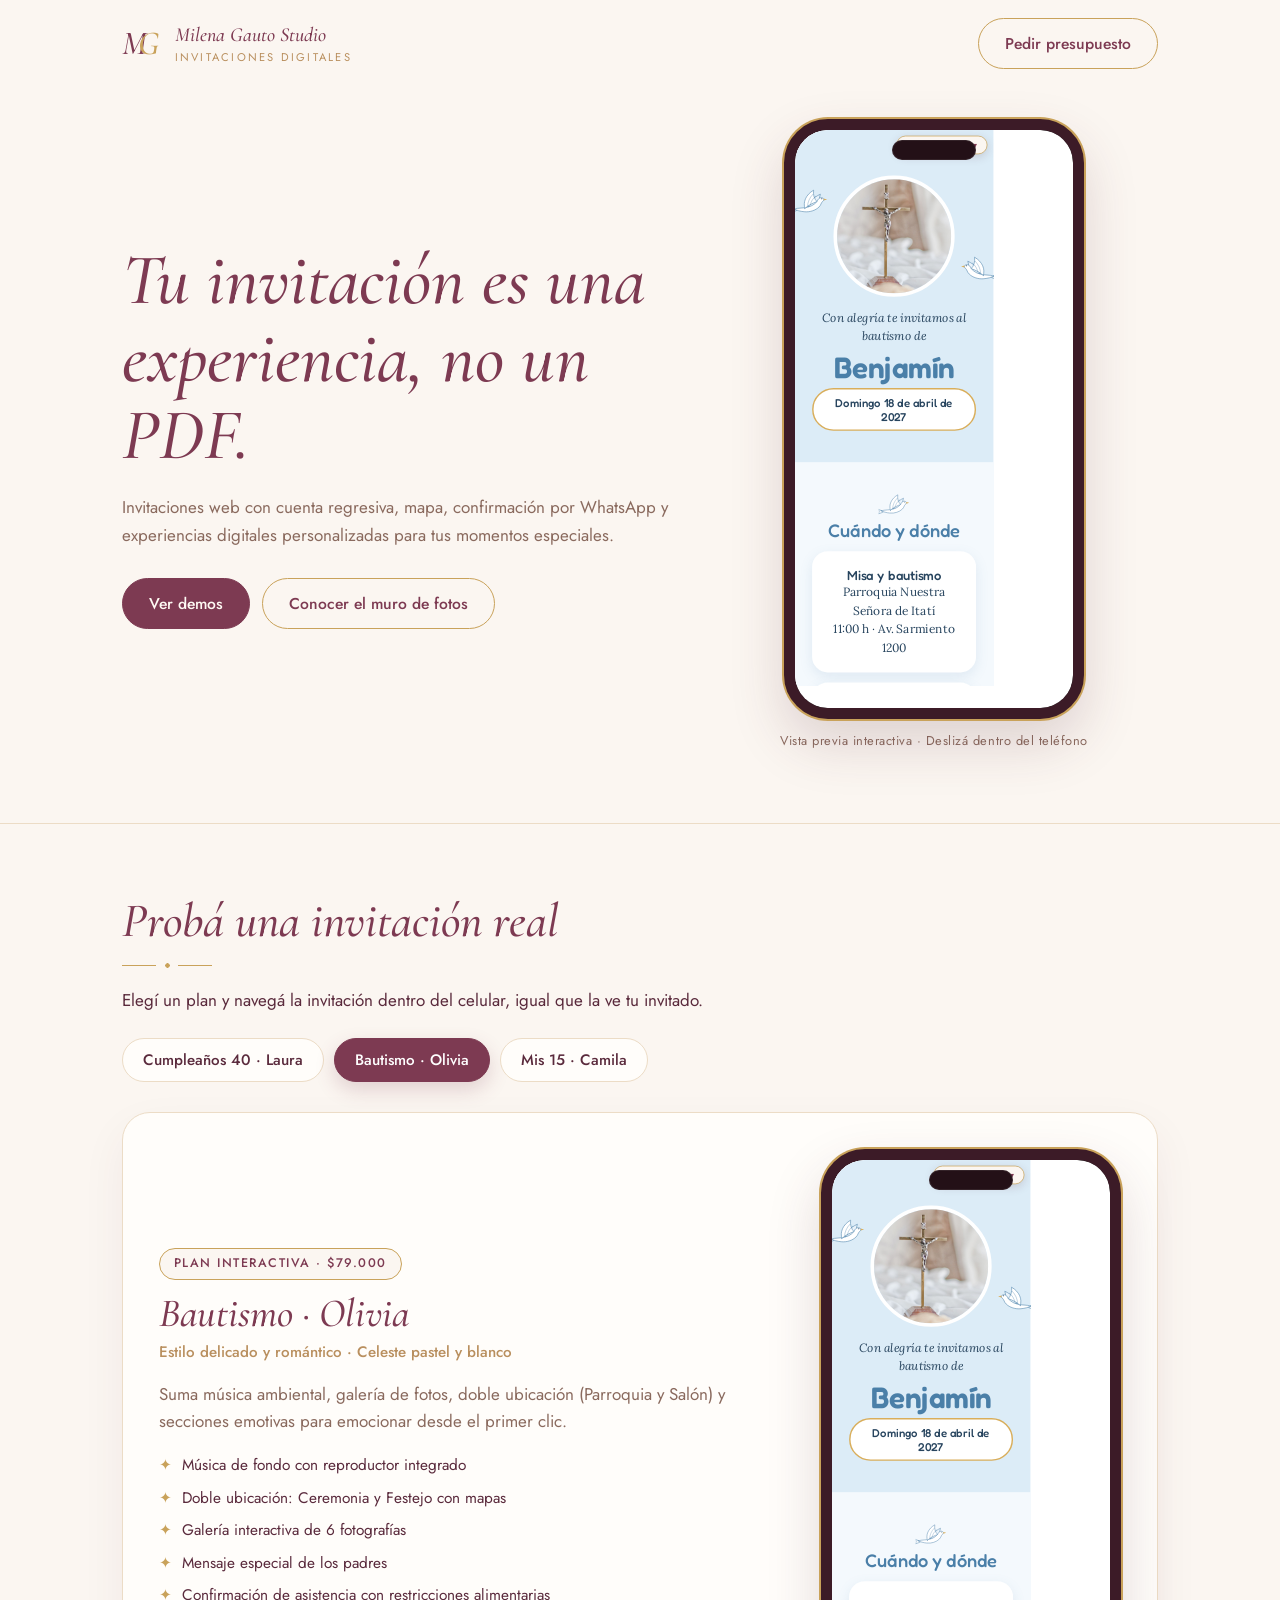
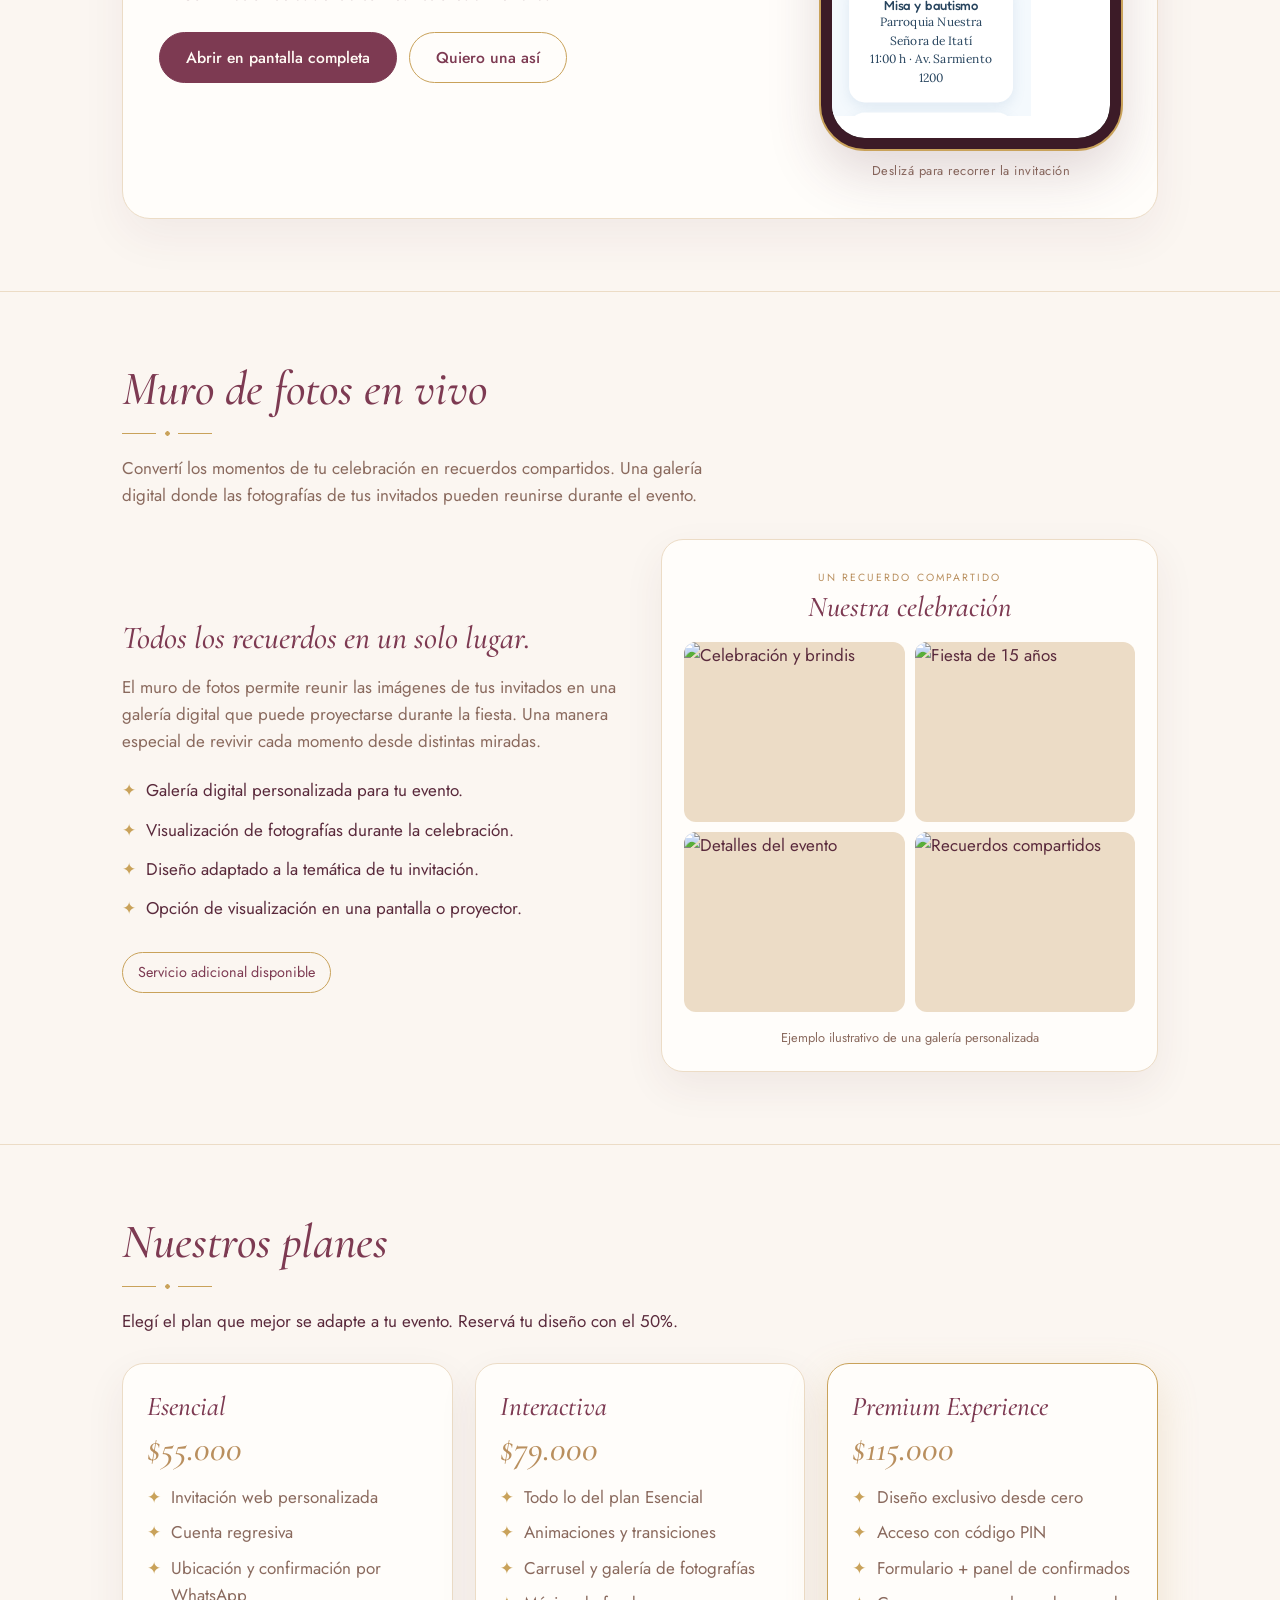
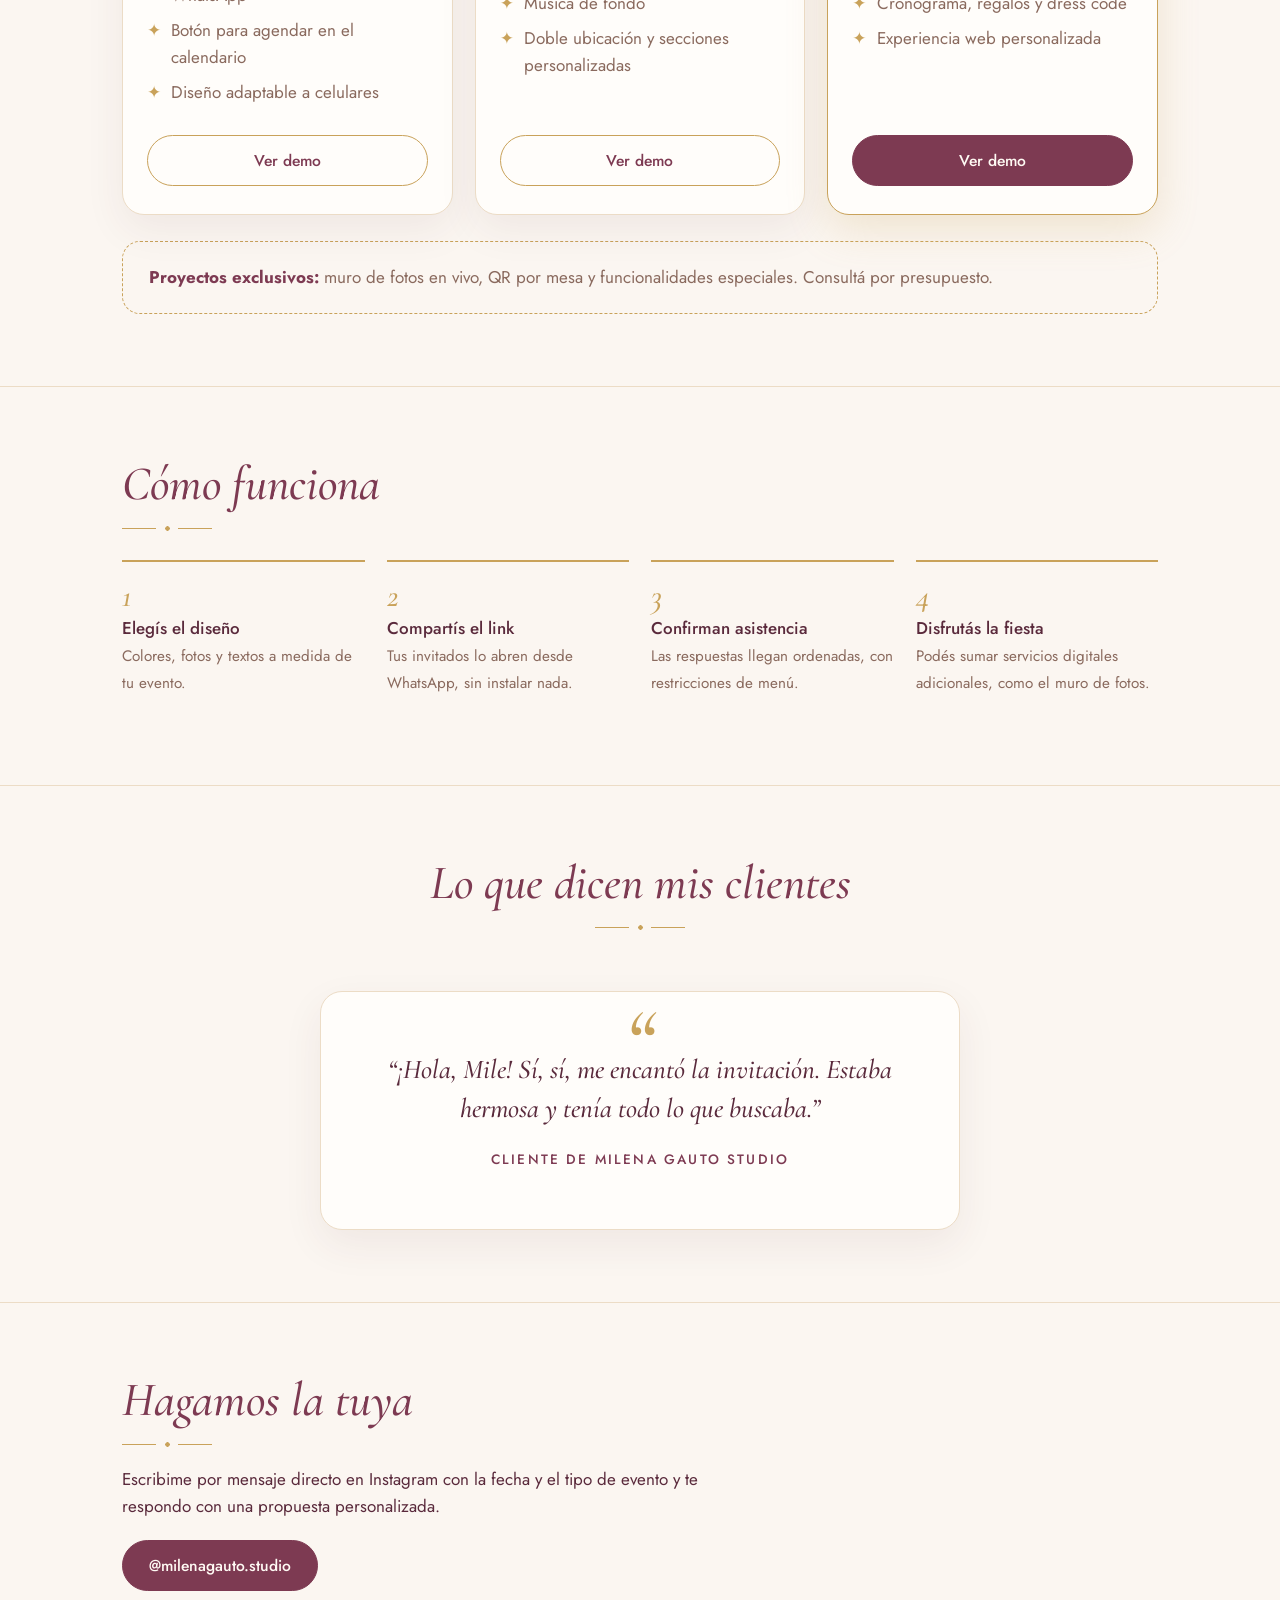
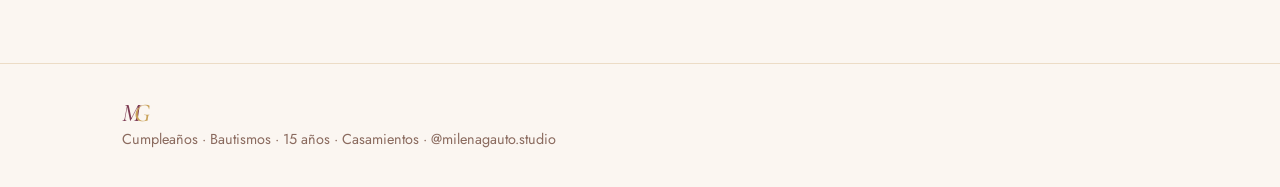
==== commit 46be682c: "Refactor index.html for SEO and responsive design Updated meta tags for improved SEO and responsiven" ====
--- a/index.html
+++ b/index.html
@@ -4,19 +4,19 @@
 <meta charset="utf-8">
 <meta property="og:type" content="website">
 <meta property="og:title" content="Milena Gauto Studio · Invitaciones digitales">
-<meta property="og:description" content="Invitaciones web a medida para 15 años, casamientos y bautismos.">
+<meta property="og:description" content="Invitaciones web a medida para cumpleaños, bautismos y 15 años.">
 <meta property="og:image" content="https://milenagautostudio.vercel.app/post_bienvenida_preview.png">
 <meta property="og:url" content="https://milenagautostudio.vercel.app">
 
-<meta name="viewport" content="width=device-width, initial-scale=1">
+<meta name="viewport" content="width=device-width, initial-scale=1, viewport-fit=cover">
 
 <title>Milena Gauto Studio · Invitaciones digitales</title>
-<meta name="description" content="Invitaciones web personalizadas para bautismos, 15 años y casamientos. Diseños interactivos con cuenta regresiva, mapas, confirmación por WhatsApp y muro de fotos en vivo.">
+<meta name="description" content="Invitaciones web personalizadas para cumpleaños, bautismos y 15 años. Diseños interactivos con cuenta regresiva, mapas, confirmación por WhatsApp y muro de fotos en vivo.">
 
 <link rel="preconnect" href="https://fonts.googleapis.com">
 <link rel="preconnect" href="https://fonts.gstatic.com" crossorigin>
 
-<link href="https://fonts.googleapis.com/css2?family=Cormorant+Garamond:ital,wght@0,500;1,500;1,600&family=Jost:wght@400;500&display=swap" rel="stylesheet">
+<link href="https://fonts.googleapis.com/css2?family=Cormorant+Garamond:ital,wght@0,500;0,600;1,500;1,600&family=Jost:wght@400;500;600&display=swap" rel="stylesheet">
 
 <style>
 :root {
@@ -31,30 +31,39 @@
   --muted: #8a6a5e;
 }
 
-* {
+*, *::before, *::after {
   box-sizing: border-box;
 }
 
 html {
   scroll-behavior: smooth;
+  overflow-x: clip;
+  width: 100%;
 }
 
 body {
   margin: 0;
+  width: 100%;
+  overflow-x: clip;
   background: var(--bg);
   color: var(--ink);
   font: 400 17px/1.6 Jost, system-ui, sans-serif;
+  -webkit-font-smoothing: antialiased;
+}
+
+img, iframe, svg {
+  max-width: 100%;
 }
 
 h1, h2, h3 {
   font-family: "Cormorant Garamond", Georgia, serif;
   font-weight: 500;
-  line-height: 1.05;
+  line-height: 1.08;
   margin: 0;
 }
 
 h1 {
-  font-size: clamp(2.6rem, 7vw, 4.6rem);
+  font-size: clamp(2.5rem, 6.5vw, 4.5rem);
   font-style: italic;
   color: var(--wine);
 }
@@ -92,6 +101,7 @@
 }
 
 .wrap {
+  width: 100%;
   max-width: 1080px;
   margin: 0 auto;
   padding: 0 22px;
@@ -109,11 +119,12 @@
   align-items: center;
   gap: 12px;
   text-decoration: none;
+  flex-shrink: 0;
 }
 
 .brand small {
-  font: 400 .72rem Jost, sans-serif;
-  letter-spacing: .22em;
+  font: 400 .7rem Jost, sans-serif;
+  letter-spacing: .2em;
   color: var(--gold2);
   text-transform: uppercase;
   display: block;
@@ -142,21 +153,25 @@
   justify-content: space-between;
   align-items: center;
   padding: 18px 0;
+  gap: 16px;
 }
 
 /* BOTONES */
 
 .btn {
-  display: inline-block;
+  display: inline-flex;
+  align-items: center;
+  justify-content: center;
+  gap: 8px;
   background: var(--wine);
   color: #fffaf4;
-  border: 0;
+  border: 1px solid var(--wine);
   border-radius: 999px;
   padding: 13px 26px;
-  font: 500 1rem Jost, sans-serif;
+  font: 500 .98rem Jost, sans-serif;
   text-decoration: none;
   cursor: pointer;
-  transition: transform .25s, background .25s;
+  transition: transform .25s, filter .25s, background .25s;
 }
 
 .btn.alt {
@@ -166,7 +181,7 @@
 }
 
 .btn:hover {
-  filter: brightness(1.08);
+  filter: brightness(1.06);
   transform: translateY(-2px);
 }
 
@@ -180,10 +195,10 @@
 
 .hero {
   display: grid;
-  grid-template-columns: 1.1fr .9fr;
+  grid-template-columns: minmax(0, 1.1fr) minmax(0, .9fr);
   gap: 40px;
   align-items: center;
-  padding: 36px 0 72px;
+  padding: 32px 0 72px;
 }
 
 .hero p {
@@ -191,25 +206,77 @@
   color: var(--muted);
 }
 
-/* CELULAR */
+/* MOCKUP DE CELULAR ESTABLE Y PRO */
+
+.phone-stage {
+  display: flex;
+  flex-direction: column;
+  align-items: center;
+  justify-content: center;
+  width: 100%;
+}
 
 .phone {
-  width: 290px;
-  height: 580px;
+  width: 300px;
+  max-width: 100%;
+  height: 600px;
   margin: 0 auto;
-  border: 10px solid #5a2a3c;
-  border-radius: 42px;
+  border: 11px solid #3c1b27;
+  border-radius: 44px;
   overflow: hidden;
-  background: #fff;
-  box-shadow: 0 0 0 2px var(--gold);
+  background: #141112;
+  box-shadow:
+    0 0 0 2px var(--gold),
+    0 24px 54px rgba(90, 42, 60, .18);
   position: relative;
-}
-
-.phone iframe {
+  isolation: isolate;
+  contain: layout paint;
+  transform: translateZ(0);
+}
+
+.phone::before {
+  content: "";
+  position: absolute;
+  top: 10px;
+  left: 50%;
+  transform: translateX(-50%);
+  width: 84px;
+  height: 20px;
+  border-radius: 999px;
+  background: #231017;
+  z-index: 6;
+  pointer-events: none;
+  box-shadow: inset 0 0 0 1px rgba(255,255,255,.08);
+}
+
+.phone-viewport {
+  position: relative;
   width: 100%;
   height: 100%;
+  overflow: hidden;
+  border-radius: 32px;
+  background: #fff;
+}
+
+.phone iframe {
+  position: absolute;
+  top: 0;
+  left: 0;
+  width: 390px;
+  height: 780px;
   border: 0;
   background: #fff;
+  transform: scale(0.7128);
+  transform-origin: top left;
+  display: block;
+}
+
+.phone-hint {
+  margin-top: 12px;
+  font-size: .8rem;
+  color: var(--muted);
+  text-align: center;
+  letter-spacing: .04em;
 }
 
 .phone .empty {
@@ -227,9 +294,9 @@
 
 .tabs {
   display: flex;
-  gap: 8px;
+  gap: 10px;
   flex-wrap: wrap;
-  margin: 22px 0;
+  margin: 24px 0 30px;
 }
 
 .tabs button {
@@ -237,7 +304,7 @@
   background: var(--card);
   color: var(--ink);
   border-radius: 999px;
-  padding: 9px 18px;
+  padding: 10px 20px;
   font: 500 .95rem Jost, sans-serif;
   cursor: pointer;
   transition: .25s;
@@ -251,23 +318,71 @@
   background: var(--wine);
   border-color: var(--wine);
   color: #fff;
+  box-shadow: 0 8px 20px rgba(125, 58, 82, .2);
 }
 
 .demo {
   display: grid;
-  grid-template-columns: 1fr auto;
-  gap: 40px;
+  grid-template-columns: minmax(0, 1fr) auto;
+  gap: 44px;
   align-items: center;
+  background: var(--card);
+  border: 1px solid var(--line);
+  border-radius: 28px;
+  padding: 36px;
+  box-shadow: 0 18px 46px rgba(90, 42, 60, .06);
+}
+
+.demo-badge {
+  display: inline-block;
+  padding: 5px 14px;
+  border-radius: 999px;
+  border: 1px solid var(--gold);
+  background: #fbf6f1;
+  color: var(--wine);
+  font-size: .78rem;
+  font-weight: 500;
+  letter-spacing: .12em;
+  text-transform: uppercase;
+  margin-bottom: 12px;
 }
 
 .meta h3 {
-  font-size: 2rem;
+  font-size: clamp(1.9rem, 3.5vw, 2.5rem);
+  font-style: italic;
   color: var(--wine);
 }
 
+.meta-sub {
+  color: var(--gold2);
+  font-weight: 500;
+  margin: 4px 0 14px;
+  font-size: .95rem;
+}
+
+.meta p {
+  color: var(--muted);
+}
+
 .meta ul {
-  padding-left: 1.1rem;
-  color: var(--muted);
+  list-style: none;
+  padding: 0;
+  margin: 18px 0 24px;
+  color: var(--ink);
+}
+
+.meta li {
+  display: flex;
+  align-items: flex-start;
+  gap: 10px;
+  margin-bottom: 8px;
+  font-size: .96rem;
+}
+
+.meta li::before {
+  content: "✦";
+  color: var(--gold);
+  flex-shrink: 0;
 }
 
 /* MURO DE FOTOS */
@@ -279,7 +394,7 @@
 
 .wall-content {
   display: grid;
-  grid-template-columns: 1fr 1fr;
+  grid-template-columns: minmax(0, 1fr) minmax(0, 1fr);
   gap: 42px;
   align-items: center;
 }
@@ -386,7 +501,7 @@
 
 .steps {
   display: grid;
-  grid-template-columns: repeat(4,1fr);
+  grid-template-columns: repeat(4, minmax(0, 1fr));
   gap: 22px;
   counter-reset: s;
   padding: 0;
@@ -420,7 +535,7 @@
 
 .plans {
   display: grid;
-  grid-template-columns: repeat(3, 1fr);
+  grid-template-columns: repeat(3, minmax(0, 1fr));
   gap: 22px;
   margin-top: 28px;
   align-items: stretch;
@@ -486,12 +601,6 @@
 
 .plans-extra b {
   color: var(--wine);
-}
-
-@media(max-width:800px) {
-  .plans {
-    grid-template-columns: 1fr;
-  }
 }
 
 /* TESTIMONIOS */
@@ -599,19 +708,28 @@
 
 /* RESPONSIVE */
 
-@media(max-width:800px) {
+@media(max-width:860px) {
   .hero,
   .demo,
   .wall-content {
     grid-template-columns: 1fr;
   }
 
+  .plans {
+    grid-template-columns: 1fr;
+  }
+
   .steps {
     grid-template-columns: 1fr 1fr;
   }
 
-  .phone {
+  .phone-stage {
     order: -1;
+  }
+
+  .demo {
+    padding: 24px 20px;
+    gap: 28px;
   }
 
   .wall-preview {
@@ -631,17 +749,29 @@
   }
 
   .phone {
-    width: min(290px, 100%);
-    height: 540px;
+    width: 280px;
+    height: 560px;
+    border-width: 10px;
+    border-radius: 40px;
+  }
+
+  .phone-viewport {
+    border-radius: 30px;
+  }
+
+  .phone iframe {
+    width: 390px;
+    height: 780px;
+    transform: scale(0.6667);
   }
 
   header.top {
-    gap: 12px;
+    gap: 10px;
   }
 
   header.top .btn {
-    padding: 10px 15px;
-    font-size: .85rem;
+    padding: 9px 14px;
+    font-size: .82rem;
   }
 
   .wall-gallery {
@@ -658,7 +788,7 @@
 }
 
 @media(prefers-reduced-motion:reduce) {
-  * {
+  *, *::before, *::after {
     animation: none !important;
     scroll-behavior: auto !important;
     transition: none !important;
@@ -704,7 +834,10 @@
       </div>
     </div>
 
-    <div class="phone" id="heroPhone"></div>
+    <div class="phone-stage">
+      <div class="phone" id="heroPhone"></div>
+      <span class="phone-hint">Vista previa interactiva · Deslizá dentro del teléfono</span>
+    </div>
 
   </div>
 
@@ -719,7 +852,7 @@
     <h2>Probá una invitación real</h2>
 
     <p>
-      Elegí un estilo y navegá la invitación dentro del celular,
+      Elegí un plan y navegá la invitación dentro del celular,
       igual que la ve tu invitado.
     </p>
 
@@ -729,7 +862,10 @@
 
       <div class="meta" id="meta"></div>
 
-      <div class="phone" id="demoPhone"></div>
+      <div class="phone-stage">
+        <div class="phone" id="demoPhone"></div>
+        <span class="phone-hint">Deslizá para recorrer la invitación</span>
+      </div>
 
     </div>
 
@@ -776,7 +912,7 @@
 
       </div>
 
-      <!-- GALERÍA ILUSTRATIVA CON IMÁGENES DE TUS DEMOS -->
+      <!-- GALERÍA ILUSTRATIVA -->
 
       <div class="wall-preview">
 
@@ -789,32 +925,32 @@
 
           <div class="wall-photo">
             <img
-              src="/demo/bautismo/img/pexels-karola-g2-5559.jpg"
-              alt="Decoración de bautismo"
+              src="https://images.unsplash.com/photo-1519741497674-611481863552?auto=format&fit=crop&w=600&q=80"
+              alt="Celebración y brindis"
               loading="lazy"
             >
           </div>
 
           <div class="wall-photo">
             <img
-              src="/demo/15-anios/img/pexels-flavionascimento-39394234.jpg"
-              alt="Celebración de 15 años"
+              src="https://images.unsplash.com/photo-1511795409834-ef04bbd61622?auto=format&fit=crop&w=600&q=80"
+              alt="Fiesta de 15 años"
               loading="lazy"
             >
           </div>
 
           <div class="wall-photo">
             <img
-              src="/demo/casamiento/img/pexels-amar-12954015.jpg"
-              alt="Celebración de casamiento"
+              src="https://images.unsplash.com/photo-1530103862676-de8c9debad1d?auto=format&fit=crop&w=600&q=80"
+              alt="Detalles del evento"
               loading="lazy"
             >
           </div>
 
           <div class="wall-photo">
             <img
-              src="/demo/casamiento/img/pexels-franco-monsalvo-252430633-30740005.jpg"
-              alt="Momento especial de una boda"
+              src="https://images.unsplash.com/photo-1464366400600-7168b8af9bc3?auto=format&fit=crop&w=600&q=80"
+              alt="Recuerdos compartidos"
               loading="lazy"
             >
           </div>
@@ -855,6 +991,7 @@
           <li>Invitación web personalizada</li>
           <li>Cuenta regresiva</li>
           <li>Ubicación y confirmación por WhatsApp</li>
+          <li>Botón para agendar en el calendario</li>
           <li>Diseño adaptable a celulares</li>
         </ul>
         <a class="btn alt" href="#demos" data-demo="0">Ver demo</a>
@@ -866,9 +1003,9 @@
         <ul>
           <li>Todo lo del plan Esencial</li>
           <li>Animaciones y transiciones</li>
-          <li>Carrusel de fotografías</li>
-          <li>Música y galería</li>
-          <li>Secciones personalizadas</li>
+          <li>Carrusel y galería de fotografías</li>
+          <li>Música de fondo</li>
+          <li>Doble ubicación y secciones personalizadas</li>
         </ul>
         <a class="btn alt" href="#demos" data-demo="1">Ver demo</a>
       </div>
@@ -878,8 +1015,8 @@
         <div class="price">$115.000</div>
         <ul>
           <li>Diseño exclusivo desde cero</li>
-          <li>Animaciones avanzadas</li>
-          <li>Formulario de asistencia</li>
+          <li>Acceso con código PIN</li>
+          <li>Formulario + panel de confirmados</li>
           <li>Cronograma, regalos y dress code</li>
           <li>Experiencia web personalizada</li>
         </ul>
@@ -889,7 +1026,7 @@
     </div>
 
     <div class="plans-extra">
-      <b>Proyectos exclusivos:</b> muro de fotos en vivo y funcionalidades especiales.
+      <b>Proyectos exclusivos:</b> muro de fotos en vivo, QR por mesa y funcionalidades especiales.
       Consultá por presupuesto.
     </div>
 
@@ -990,7 +1127,7 @@
 
     <br>
 
-    15 años · Bautismos · Casamientos · @milenagauto.studio
+    Cumpleaños · Bautismos · 15 años · Casamientos · @milenagauto.studio
 
   </div>
 
@@ -999,46 +1136,53 @@
 <script>
 
 /* ==========================================
-   CONFIGURACIÓN DE LAS INVITACIONES
+   CONFIGURACIÓN DE LAS 3 INVITACIONES DEMO
 ========================================== */
 
 const DEMOS = [
 
   {
-    name: "Esencial · Bautismo",
-    url: "/demo/bautismo/",
-    text: "Plan Esencial ($55.000): una invitación clara, prolija y lista para compartir.",
+    badge: "Plan Esencial · $55.000",
+    name: "Cumpleaños 40 · Laura",
+    subtitle: "Estilo moderno y festivo · Verde esmeralda y dorado",
+    url: "/demo/cumpleanos/",
+    text: "Una invitación clara, elegante y directa al grano para compartir por WhatsApp y organizar tu festejo sin vueltas.",
     items: [
-      "Invitación web personalizada",
-      "Cuenta regresiva",
-      "Ubicación y confirmación por WhatsApp",
-      "Diseño adaptable a celulares"
+      "Foto protagonista de portada",
+      "Cuenta regresiva en tiempo real",
+      "Ubicación con mapa interactivo (Quincho Los Aromos)",
+      "Botón para agendar en el calendario (.ics)",
+      "Confirmación de asistencia por WhatsApp"
     ]
   },
 
   {
-    name: "Interactiva · 15 años",
-    url: "/demo/15-anios/",
-    text: "Plan Interactiva ($79.000): suma movimiento, fotos y música para sorprender.",
+    badge: "Plan Interactiva · $79.000",
+    name: "Bautismo · Olivia",
+    subtitle: "Estilo delicado y romántico · Celeste pastel y blanco",
+    url: "/demo/bautismo/",
+    text: "Suma música ambiental, galería de fotos, doble ubicación (Parroquia y Salón) y secciones emotivas para emocionar desde el primer clic.",
     items: [
-      "Todo lo del plan Esencial",
-      "Animaciones y transiciones",
-      "Carrusel de fotografías",
-      "Música y galería",
-      "Secciones personalizadas"
+      "Música de fondo con reproductor integrado",
+      "Doble ubicación: Ceremonia y Festejo con mapas",
+      "Galería interactiva de 6 fotografías",
+      "Mensaje especial de los padres",
+      "Confirmación de asistencia con restricciones alimentarias"
     ]
   },
 
   {
-    name: "Premium · Casamiento",
-    url: "/demo/casamiento/",
-    text: "Plan Premium Experience ($115.000): una experiencia web exclusiva, diseñada desde cero.",
+    badge: "Plan Premium Experience · $115.000",
+    name: "Mis 15 · Camila",
+    subtitle: "Estilo luxury exclusivo · Bordó profundo y dorado metálico",
+    url: "/demo/15-anios/",
+    text: "La experiencia completa: acceso privado con código PIN (probá con 2027), vals, cronograma, mesa de regalos, muro de fotos y panel en vivo.",
     items: [
-      "Diseño exclusivo desde cero",
-      "Animaciones avanzadas",
-      "Formulario de asistencia",
-      "Cronograma, regalos y dress code",
-      "Experiencia web personalizada"
+      "Código de acceso privado con PIN (clave demo: 2027)",
+      "Historia de infancia, cronograma y dress code de gala",
+      "Galería de 12 fotos y mesa de regalos con alias copiable",
+      "Formulario completo + panel de confirmados en tiempo real",
+      "Muro de fotos colaborativo + tarjetas QR por mesa"
     ]
   }
 
@@ -1047,8 +1191,6 @@
 
 /* ==========================================
    TESTIMONIOS
-   Para sumar uno, agregá otro bloque { ... }
-   separado por coma. Con 2 o más, rotan solos.
 ========================================== */
 
 const TESTIMONIOS = [
@@ -1063,46 +1205,35 @@
 
 
 /* ==========================================
-   ELEMENTOS
+   ELEMENTOS Y RENDERIZADO
 ========================================== */
 
 const $ = selector => document.querySelector(selector);
 
-
-/* ==========================================
-   CARGAR INVITACIÓN EN EL CELULAR
-========================================== */
-
 function phone(element, demo) {
 
   element.innerHTML = "";
 
   if (!demo || !demo.url) {
-
     const empty = document.createElement("div");
-
     empty.className = "empty";
     empty.textContent = "Demo próximamente disponible.";
-
     element.appendChild(empty);
-
     return;
   }
 
+  const viewport = document.createElement("div");
+  viewport.className = "phone-viewport";
+
   const iframe = document.createElement("iframe");
-
   iframe.loading = "lazy";
   iframe.src = demo.url;
   iframe.title = "Demo de invitación: " + demo.name;
 
-  element.appendChild(iframe);
-
-}
-
-
-/* ==========================================
-   MOSTRAR DEMO SELECCIONADA
-========================================== */
+  viewport.appendChild(iframe);
+  element.appendChild(viewport);
+
+}
 
 function showDemo(index) {
 
@@ -1111,16 +1242,16 @@
   document
     .querySelectorAll("#tabs button")
     .forEach((button, number) => {
-
       button.setAttribute(
         "aria-pressed",
         number === index ? "true" : "false"
       );
-
     });
 
   $("#meta").innerHTML = `
+    <span class="demo-badge">${demo.badge}</span>
     <h3>${demo.name}</h3>
+    <div class="meta-sub">${demo.subtitle}</div>
 
     <p>${demo.text}</p>
 
@@ -1128,56 +1259,43 @@
       ${demo.items.map(item => `<li>${item}</li>`).join("")}
     </ul>
 
-    <a
-      class="btn alt"
-      href="${demo.url}"
-      target="_blank"
-      rel="noopener"
-    >
-      Abrir en pantalla completa
-    </a>
+    <div class="row">
+      <a
+        class="btn"
+        href="${demo.url}"
+        target="_blank"
+        rel="noopener"
+      >
+        Abrir en pantalla completa
+      </a>
+      <a class="btn alt" href="#contacto">
+        Quiero una así
+      </a>
+    </div>
   `;
 
   phone($("#demoPhone"), demo);
 
 }
 
-
-/* ==========================================
-   CREAR BOTONES DE LAS DEMOS
-========================================== */
-
 DEMOS.forEach((demo, index) => {
 
   const button = document.createElement("button");
-
   button.type = "button";
   button.textContent = demo.name;
-
   button.setAttribute(
     "aria-pressed",
-    index === 0 ? "true" : "false"
+    index === 1 ? "true" : "false"
   );
-
   button.onclick = () => showDemo(index);
 
   $("#tabs").appendChild(button);
 
 });
 
-
-/* ==========================================
-   CARGAR DEMO INICIAL
-========================================== */
-
-phone($("#heroPhone"), DEMOS[0]);
-
-showDemo(0);
-
-
-/* ==========================================
-   BOTONES "VER DEMO" DE LOS PLANES
-========================================== */
+/* Portada muestra la Interactiva (la más elegida) */
+phone($("#heroPhone"), DEMOS[1]);
+showDemo(1);
 
 document.querySelectorAll("[data-demo]").forEach(link => {
   link.addEventListener("click", () => showDemo(Number(link.dataset.demo)));
@@ -1258,15 +1376,6 @@
 
 })();
 
-
-/* ==========================================
-   FIN DEL SCRIPT
-
-   No se utiliza Cloudinary.
-   No hay formularios de carga de imágenes.
-   No hay conexión a almacenamiento externo.
-========================================== */
-
 </script>
 
 </body>
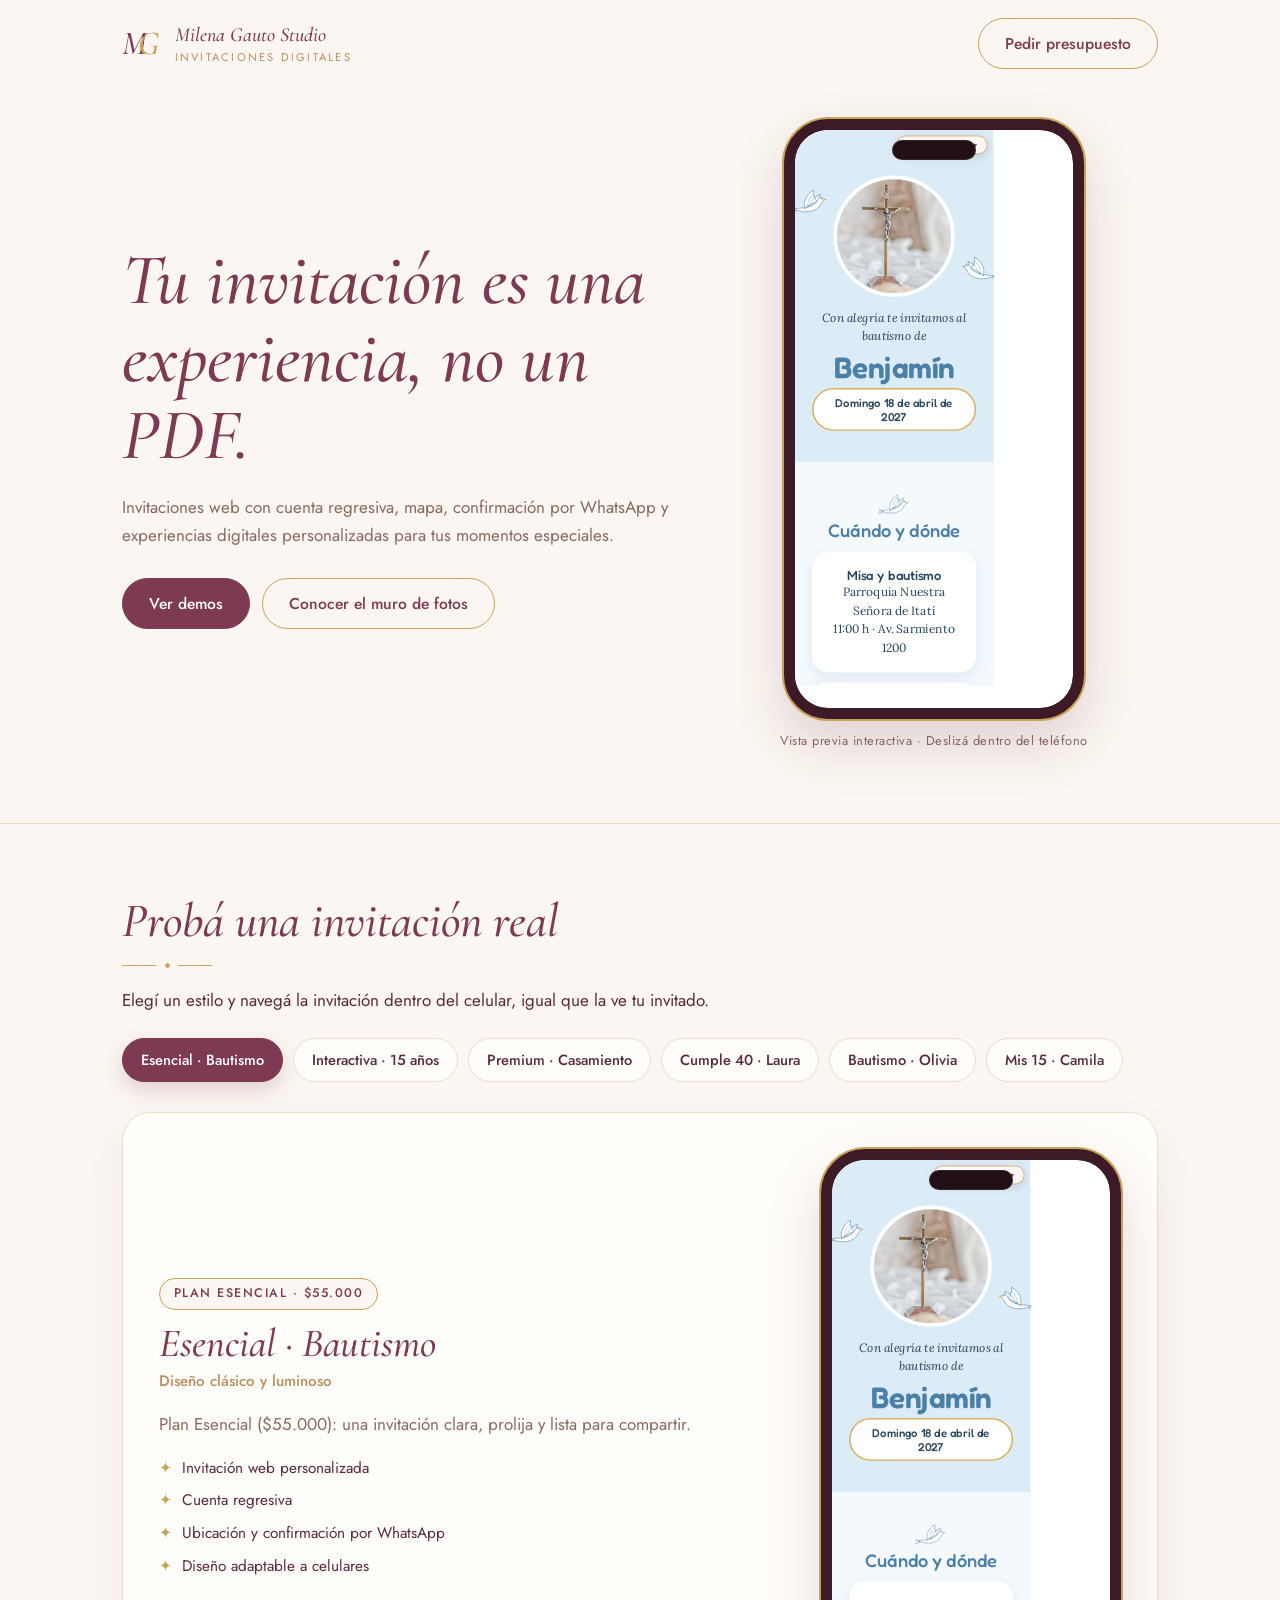
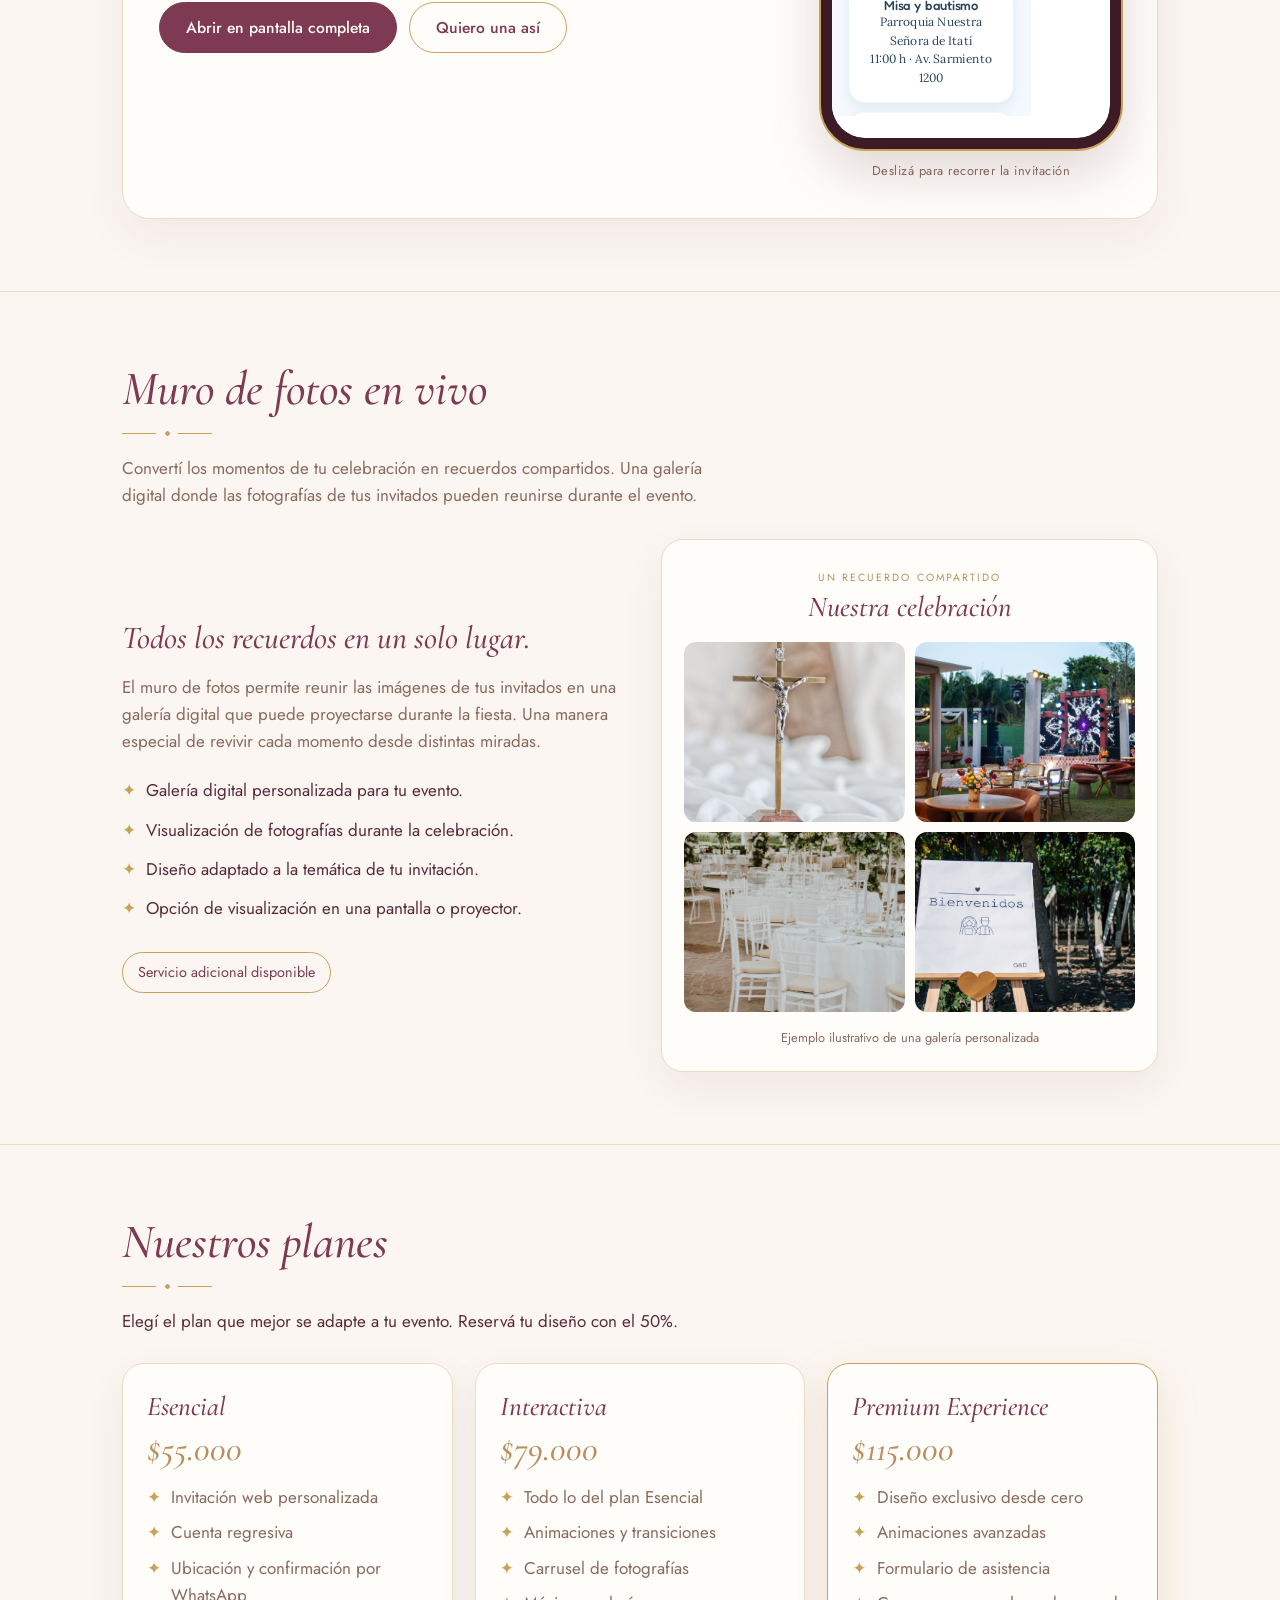
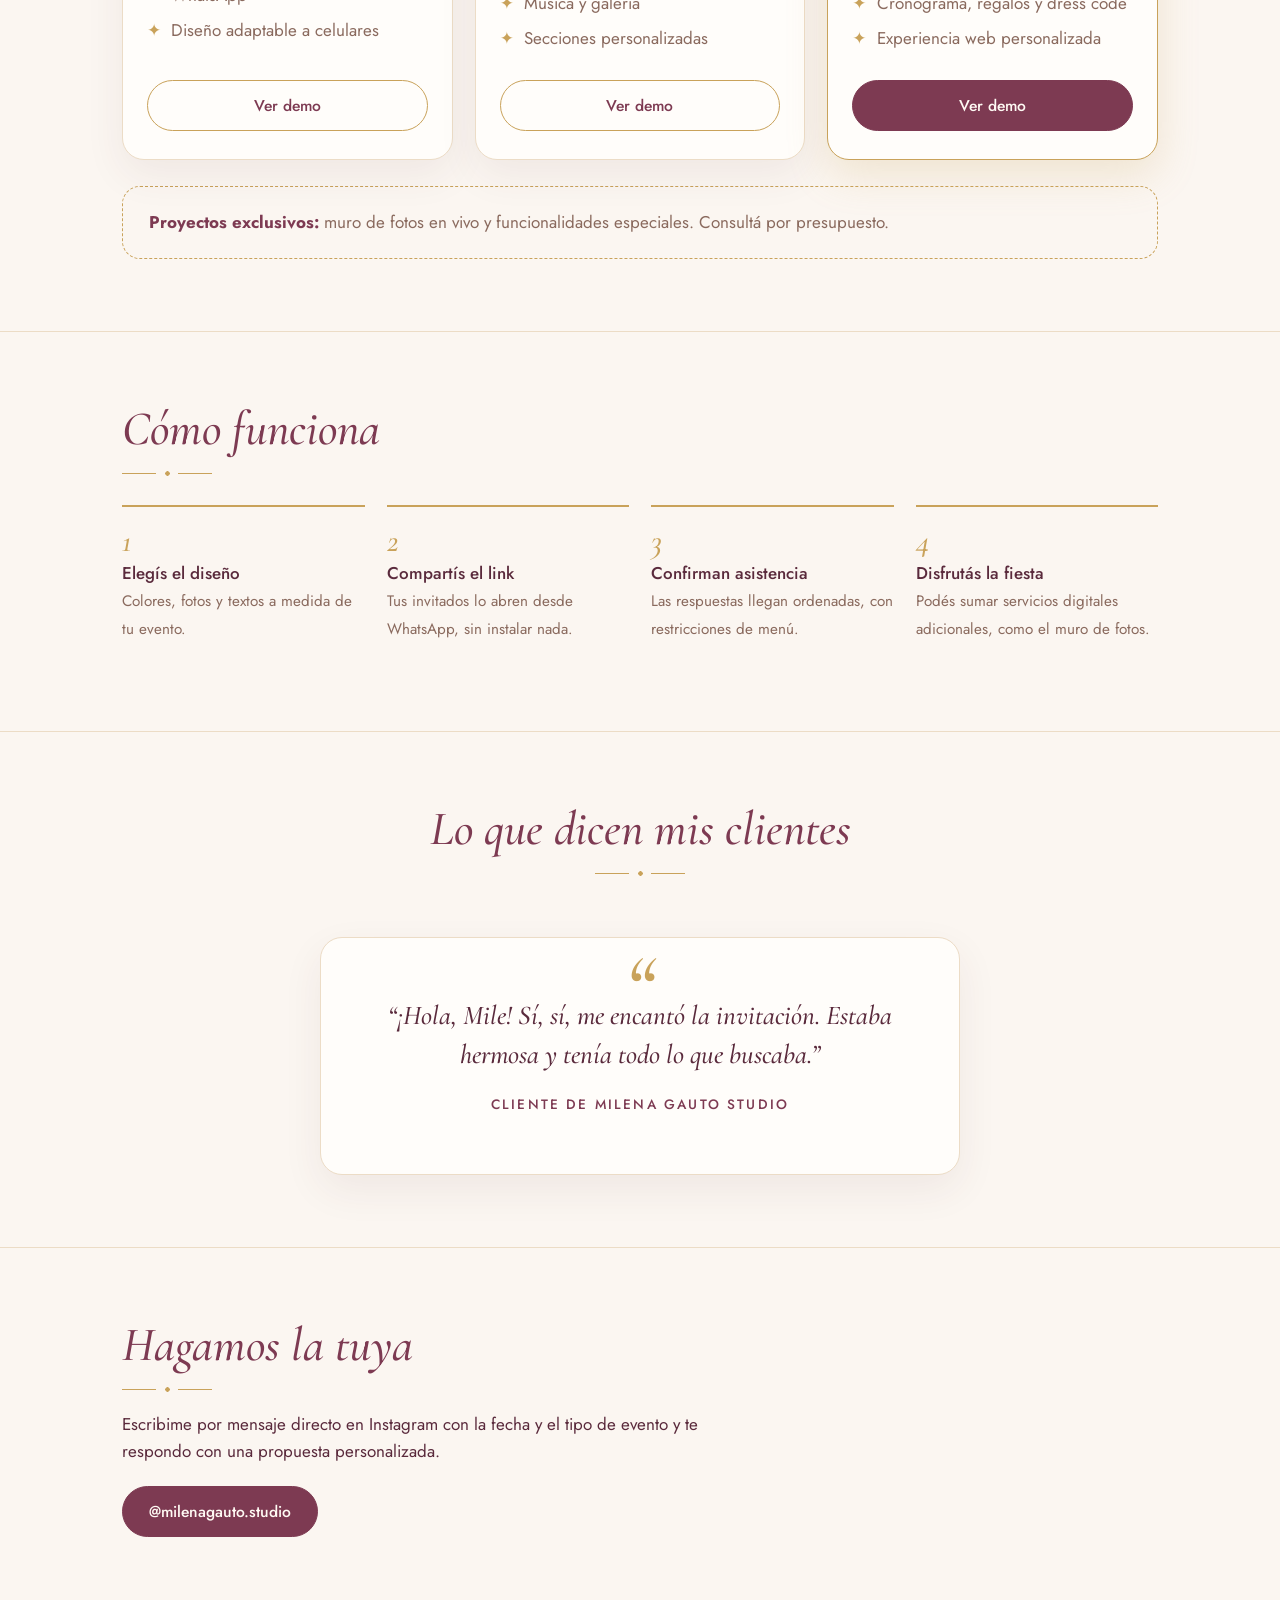
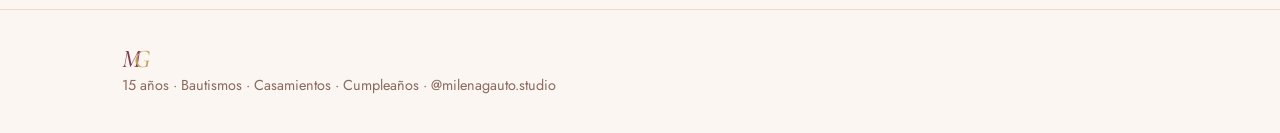
==== commit b9be15b8: "Update meta descriptions and demo configurations" ====
--- a/index.html
+++ b/index.html
@@ -4,14 +4,14 @@
 <meta charset="utf-8">
 <meta property="og:type" content="website">
 <meta property="og:title" content="Milena Gauto Studio · Invitaciones digitales">
-<meta property="og:description" content="Invitaciones web a medida para cumpleaños, bautismos y 15 años.">
+<meta property="og:description" content="Invitaciones web a medida para 15 años, casamientos, bautismos y cumpleaños.">
 <meta property="og:image" content="https://milenagautostudio.vercel.app/post_bienvenida_preview.png">
 <meta property="og:url" content="https://milenagautostudio.vercel.app">
 
 <meta name="viewport" content="width=device-width, initial-scale=1, viewport-fit=cover">
 
 <title>Milena Gauto Studio · Invitaciones digitales</title>
-<meta name="description" content="Invitaciones web personalizadas para cumpleaños, bautismos y 15 años. Diseños interactivos con cuenta regresiva, mapas, confirmación por WhatsApp y muro de fotos en vivo.">
+<meta name="description" content="Invitaciones web personalizadas para bautismos, 15 años, casamientos y cumpleaños. Diseños interactivos con cuenta regresiva, mapas, confirmación por WhatsApp y muro de fotos en vivo.">
 
 <link rel="preconnect" href="https://fonts.googleapis.com">
 <link rel="preconnect" href="https://fonts.gstatic.com" crossorigin>
@@ -206,7 +206,7 @@
   color: var(--muted);
 }
 
-/* MOCKUP DE CELULAR ESTABLE Y PRO */
+/* MOCKUP DE CELULAR ESTABLE */
 
 .phone-stage {
   display: flex;
@@ -304,8 +304,8 @@
   background: var(--card);
   color: var(--ink);
   border-radius: 999px;
-  padding: 10px 20px;
-  font: 500 .95rem Jost, sans-serif;
+  padding: 10px 18px;
+  font: 500 .92rem Jost, sans-serif;
   cursor: pointer;
   transition: .25s;
 }
@@ -852,7 +852,7 @@
     <h2>Probá una invitación real</h2>
 
     <p>
-      Elegí un plan y navegá la invitación dentro del celular,
+      Elegí un estilo y navegá la invitación dentro del celular,
       igual que la ve tu invitado.
     </p>
 
@@ -912,7 +912,7 @@
 
       </div>
 
-      <!-- GALERÍA ILUSTRATIVA -->
+      <!-- GALERÍA ILUSTRATIVA CON IMÁGENES DE TUS DEMOS ORIGINALES -->
 
       <div class="wall-preview">
 
@@ -925,32 +925,32 @@
 
           <div class="wall-photo">
             <img
-              src="https://images.unsplash.com/photo-1519741497674-611481863552?auto=format&fit=crop&w=600&q=80"
-              alt="Celebración y brindis"
+              src="/demo/bautismo/img/pexels-karola-g2-5559.jpg"
+              alt="Decoración de bautismo"
               loading="lazy"
             >
           </div>
 
           <div class="wall-photo">
             <img
-              src="https://images.unsplash.com/photo-1511795409834-ef04bbd61622?auto=format&fit=crop&w=600&q=80"
-              alt="Fiesta de 15 años"
+              src="/demo/15-anios/img/pexels-flavionascimento-39394234.jpg"
+              alt="Celebración de 15 años"
               loading="lazy"
             >
           </div>
 
           <div class="wall-photo">
             <img
-              src="https://images.unsplash.com/photo-1530103862676-de8c9debad1d?auto=format&fit=crop&w=600&q=80"
-              alt="Detalles del evento"
+              src="/demo/casamiento/img/pexels-amar-12954015.jpg"
+              alt="Celebración de casamiento"
               loading="lazy"
             >
           </div>
 
           <div class="wall-photo">
             <img
-              src="https://images.unsplash.com/photo-1464366400600-7168b8af9bc3?auto=format&fit=crop&w=600&q=80"
-              alt="Recuerdos compartidos"
+              src="/demo/casamiento/img/pexels-franco-monsalvo-252430633-30740005.jpg"
+              alt="Momento especial de una boda"
               loading="lazy"
             >
           </div>
@@ -991,7 +991,6 @@
           <li>Invitación web personalizada</li>
           <li>Cuenta regresiva</li>
           <li>Ubicación y confirmación por WhatsApp</li>
-          <li>Botón para agendar en el calendario</li>
           <li>Diseño adaptable a celulares</li>
         </ul>
         <a class="btn alt" href="#demos" data-demo="0">Ver demo</a>
@@ -1003,9 +1002,9 @@
         <ul>
           <li>Todo lo del plan Esencial</li>
           <li>Animaciones y transiciones</li>
-          <li>Carrusel y galería de fotografías</li>
-          <li>Música de fondo</li>
-          <li>Doble ubicación y secciones personalizadas</li>
+          <li>Carrusel de fotografías</li>
+          <li>Música y galería</li>
+          <li>Secciones personalizadas</li>
         </ul>
         <a class="btn alt" href="#demos" data-demo="1">Ver demo</a>
       </div>
@@ -1015,8 +1014,8 @@
         <div class="price">$115.000</div>
         <ul>
           <li>Diseño exclusivo desde cero</li>
-          <li>Acceso con código PIN</li>
-          <li>Formulario + panel de confirmados</li>
+          <li>Animaciones avanzadas</li>
+          <li>Formulario de asistencia</li>
           <li>Cronograma, regalos y dress code</li>
           <li>Experiencia web personalizada</li>
         </ul>
@@ -1026,7 +1025,7 @@
     </div>
 
     <div class="plans-extra">
-      <b>Proyectos exclusivos:</b> muro de fotos en vivo, QR por mesa y funcionalidades especiales.
+      <b>Proyectos exclusivos:</b> muro de fotos en vivo y funcionalidades especiales.
       Consultá por presupuesto.
     </div>
 
@@ -1127,7 +1126,7 @@
 
     <br>
 
-    Cumpleaños · Bautismos · 15 años · Casamientos · @milenagauto.studio
+    15 años · Bautismos · Casamientos · Cumpleaños · @milenagauto.studio
 
   </div>
 
@@ -1136,17 +1135,62 @@
 <script>
 
 /* ==========================================
-   CONFIGURACIÓN DE LAS 3 INVITACIONES DEMO
+   CONFIGURACIÓN DE LAS 6 INVITACIONES
+   (Tus 3 originales + las 3 nuevas agregadas)
 ========================================== */
 
 const DEMOS = [
 
   {
     badge: "Plan Esencial · $55.000",
-    name: "Cumpleaños 40 · Laura",
+    name: "Esencial · Bautismo",
+    subtitle: "Diseño clásico y luminoso",
+    url: "/demo/bautismo/",
+    text: "Plan Esencial ($55.000): una invitación clara, prolija y lista para compartir.",
+    items: [
+      "Invitación web personalizada",
+      "Cuenta regresiva",
+      "Ubicación y confirmación por WhatsApp",
+      "Diseño adaptable a celulares"
+    ]
+  },
+
+  {
+    badge: "Plan Interactiva · $79.000",
+    name: "Interactiva · 15 años",
+    subtitle: "Con música, galería y animaciones",
+    url: "/demo/15-anios/",
+    text: "Plan Interactiva ($79.000): suma movimiento, fotos y música para sorprender.",
+    items: [
+      "Todo lo del plan Esencial",
+      "Animaciones y transiciones",
+      "Carrusel de fotografías",
+      "Música y galería",
+      "Secciones personalizadas"
+    ]
+  },
+
+  {
+    badge: "Plan Premium Experience · $115.000",
+    name: "Premium · Casamiento",
+    subtitle: "Experiencia web exclusiva desde cero",
+    url: "/demo/casamiento/",
+    text: "Plan Premium Experience ($115.000): una experiencia web exclusiva, diseñada desde cero.",
+    items: [
+      "Diseño exclusivo desde cero",
+      "Animaciones avanzadas",
+      "Formulario de asistencia",
+      "Cronograma, regalos y dress code",
+      "Experiencia web personalizada"
+    ]
+  },
+
+  {
+    badge: "Plan Esencial · $55.000",
+    name: "Cumple 40 · Laura",
     subtitle: "Estilo moderno y festivo · Verde esmeralda y dorado",
-    url: "/demo/cumpleanos/",
-    text: "Una invitación clara, elegante y directa al grano para compartir por WhatsApp y organizar tu festejo sin vueltas.",
+    url: "/demo/cumple-laura/",
+    text: "Invitación web moderna para cumpleaños con foto protagonista, ubicación en Quincho Los Aromos, calendario y confirmación por WhatsApp.",
     items: [
       "Foto protagonista de portada",
       "Cuenta regresiva en tiempo real",
@@ -1160,14 +1204,14 @@
     badge: "Plan Interactiva · $79.000",
     name: "Bautismo · Olivia",
     subtitle: "Estilo delicado y romántico · Celeste pastel y blanco",
-    url: "/demo/bautismo/",
-    text: "Suma música ambiental, galería de fotos, doble ubicación (Parroquia y Salón) y secciones emotivas para emocionar desde el primer clic.",
+    url: "/demo/bautismo-olivia/",
+    text: "Diseño tierno y luminoso con música de fondo, doble ubicación (Parroquia y Salón), galería de 6 fotos y formulario de asistencia.",
     items: [
       "Música de fondo con reproductor integrado",
       "Doble ubicación: Ceremonia y Festejo con mapas",
       "Galería interactiva de 6 fotografías",
       "Mensaje especial de los padres",
-      "Confirmación de asistencia con restricciones alimentarias"
+      "Confirmación con cantidad de acompañantes y restricciones"
     ]
   },
 
@@ -1175,13 +1219,13 @@
     badge: "Plan Premium Experience · $115.000",
     name: "Mis 15 · Camila",
     subtitle: "Estilo luxury exclusivo · Bordó profundo y dorado metálico",
-    url: "/demo/15-anios/",
-    text: "La experiencia completa: acceso privado con código PIN (probá con 2027), vals, cronograma, mesa de regalos, muro de fotos y panel en vivo.",
+    url: "/demo/15-camila/",
+    text: "Experiencia completa con acceso privado por PIN (clave demo: 2027), vals, cronograma, dress code, mesa de regalos y muro de fotos con QR por mesa.",
     items: [
       "Código de acceso privado con PIN (clave demo: 2027)",
       "Historia de infancia, cronograma y dress code de gala",
       "Galería de 12 fotos y mesa de regalos con alias copiable",
-      "Formulario completo + panel de confirmados en tiempo real",
+      "Formulario con menú especial y canción sugerida",
       "Muro de fotos colaborativo + tarjetas QR por mesa"
     ]
   }
@@ -1285,7 +1329,7 @@
   button.textContent = demo.name;
   button.setAttribute(
     "aria-pressed",
-    index === 1 ? "true" : "false"
+    index === 0 ? "true" : "false"
   );
   button.onclick = () => showDemo(index);
 
@@ -1293,9 +1337,8 @@
 
 });
 
-/* Portada muestra la Interactiva (la más elegida) */
-phone($("#heroPhone"), DEMOS[1]);
-showDemo(1);
+phone($("#heroPhone"), DEMOS[0]);
+showDemo(0);
 
 document.querySelectorAll("[data-demo]").forEach(link => {
   link.addEventListener("click", () => showDemo(Number(link.dataset.demo)));
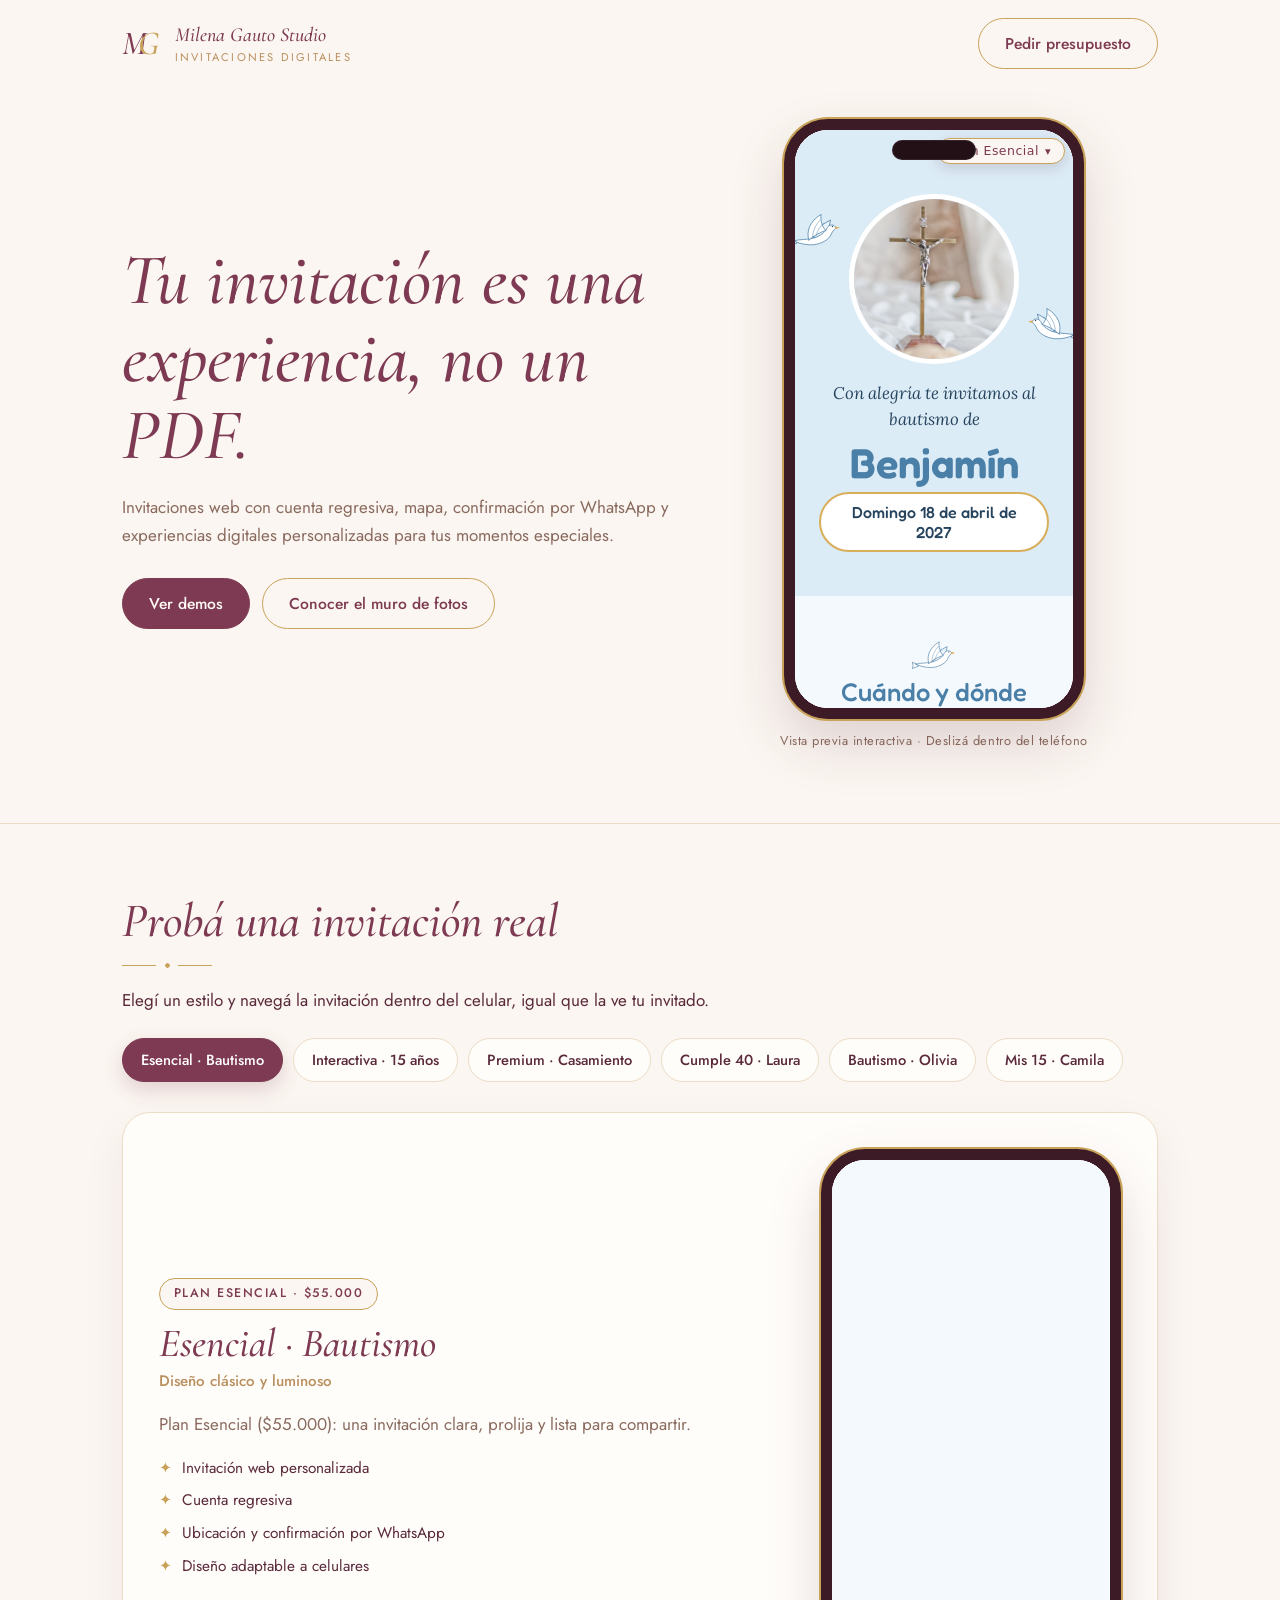
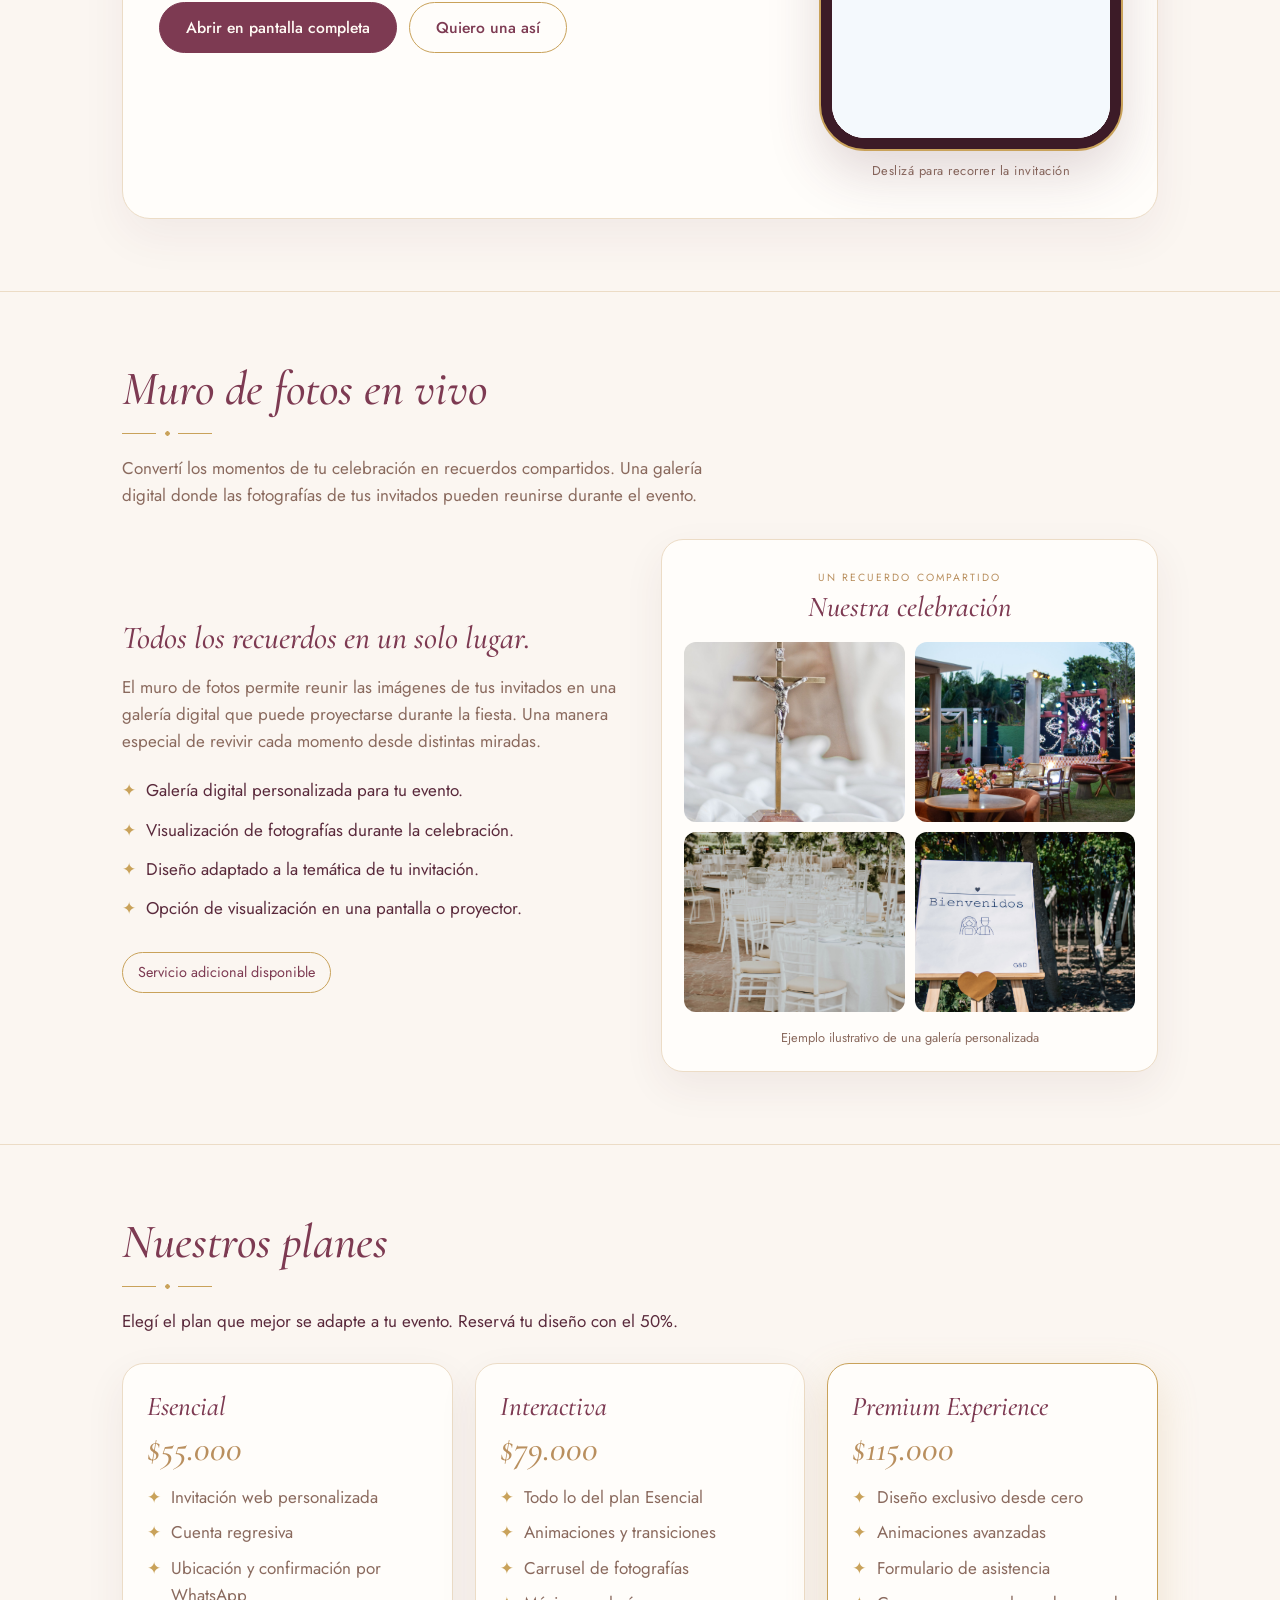
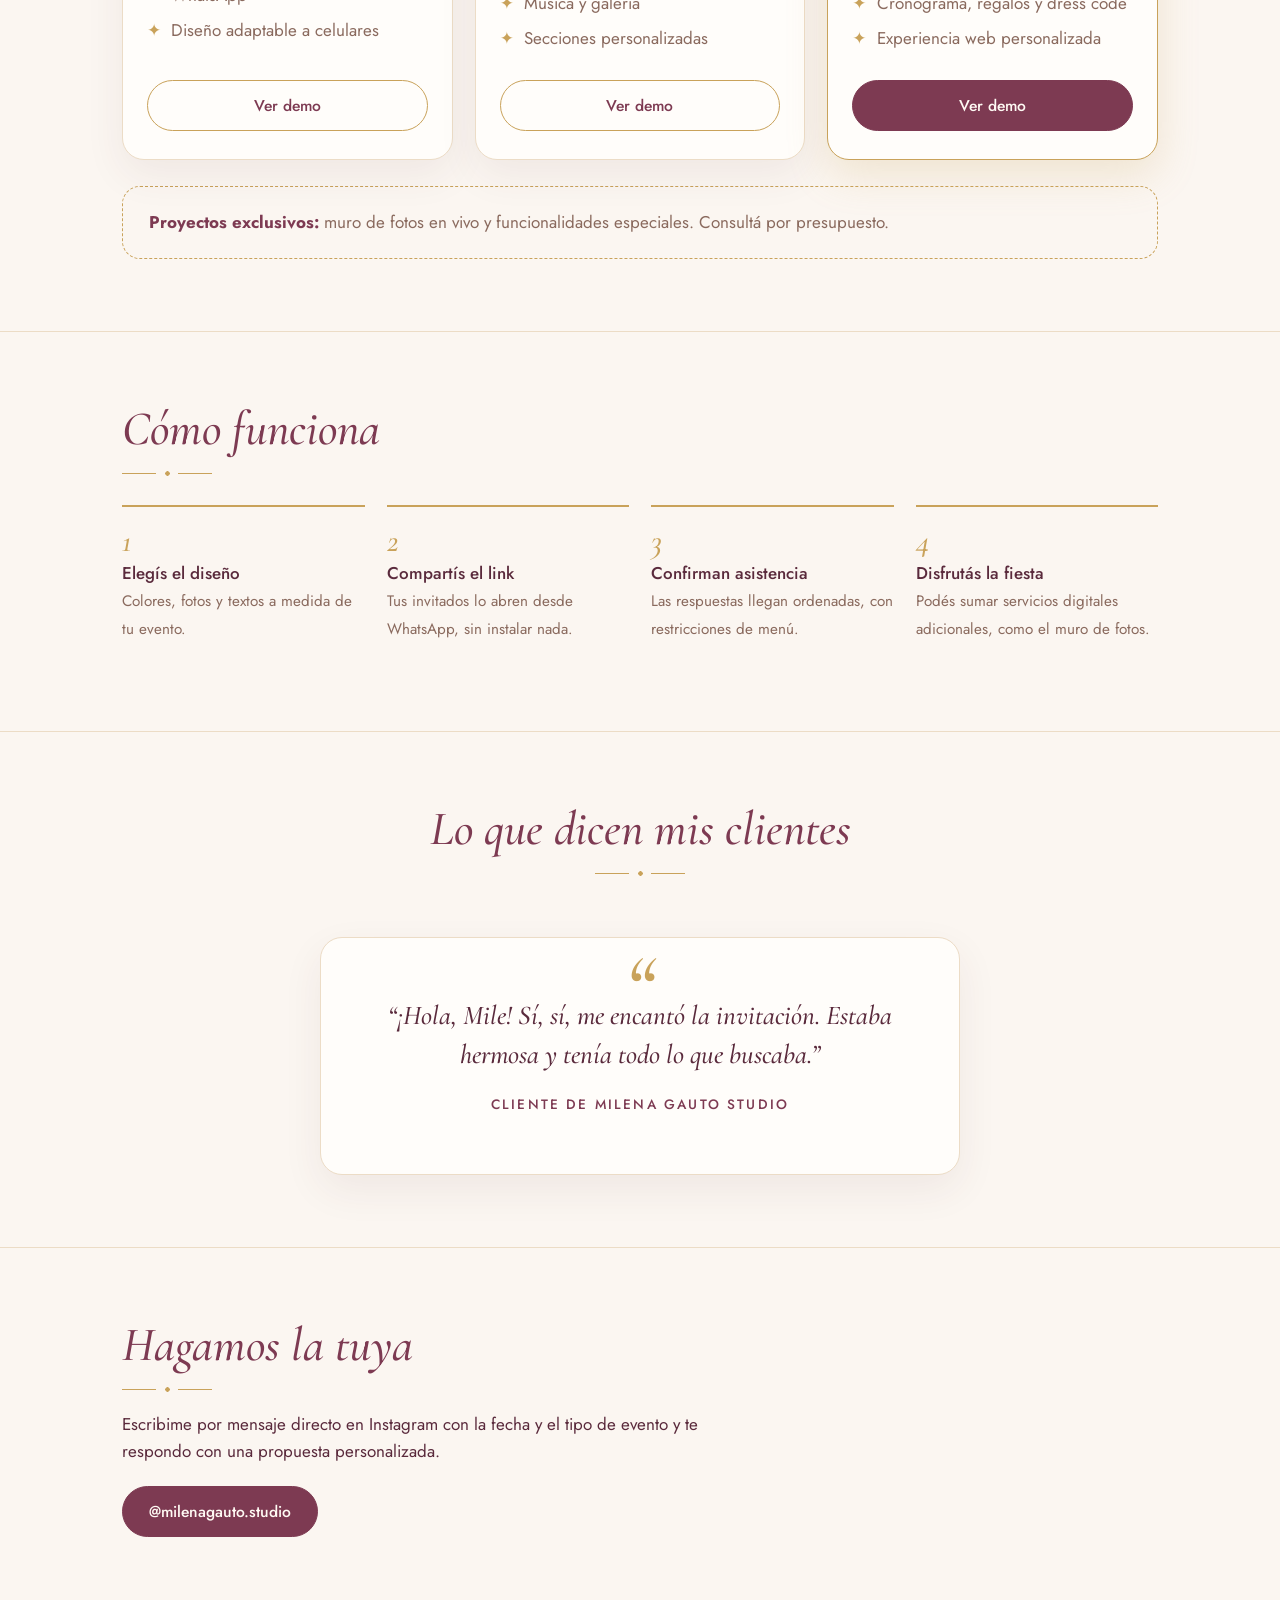
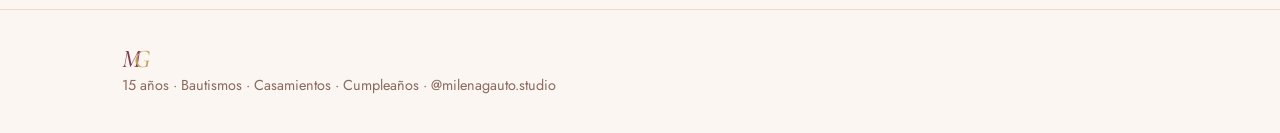
==== commit dad512cf: "Update background color and iframe sizing Changed background color to white and updated iframe dimen" ====
--- a/index.html
+++ b/index.html
@@ -224,14 +224,12 @@
   border: 11px solid #3c1b27;
   border-radius: 44px;
   overflow: hidden;
-  background: #141112;
+  background: #fff;
   box-shadow:
     0 0 0 2px var(--gold),
     0 24px 54px rgba(90, 42, 60, .18);
   position: relative;
   isolation: isolate;
-  contain: layout paint;
-  transform: translateZ(0);
 }
 
 .phone::before {
@@ -259,15 +257,10 @@
 }
 
 .phone iframe {
-  position: absolute;
-  top: 0;
-  left: 0;
-  width: 390px;
-  height: 780px;
+  width: 100%;
+  height: 100%;
   border: 0;
   background: #fff;
-  transform: scale(0.7128);
-  transform-origin: top left;
   display: block;
 }
 
@@ -760,9 +753,8 @@
   }
 
   .phone iframe {
-    width: 390px;
-    height: 780px;
-    transform: scale(0.6667);
+    width: 100%;
+    height: 100%;
   }
 
   header.top {
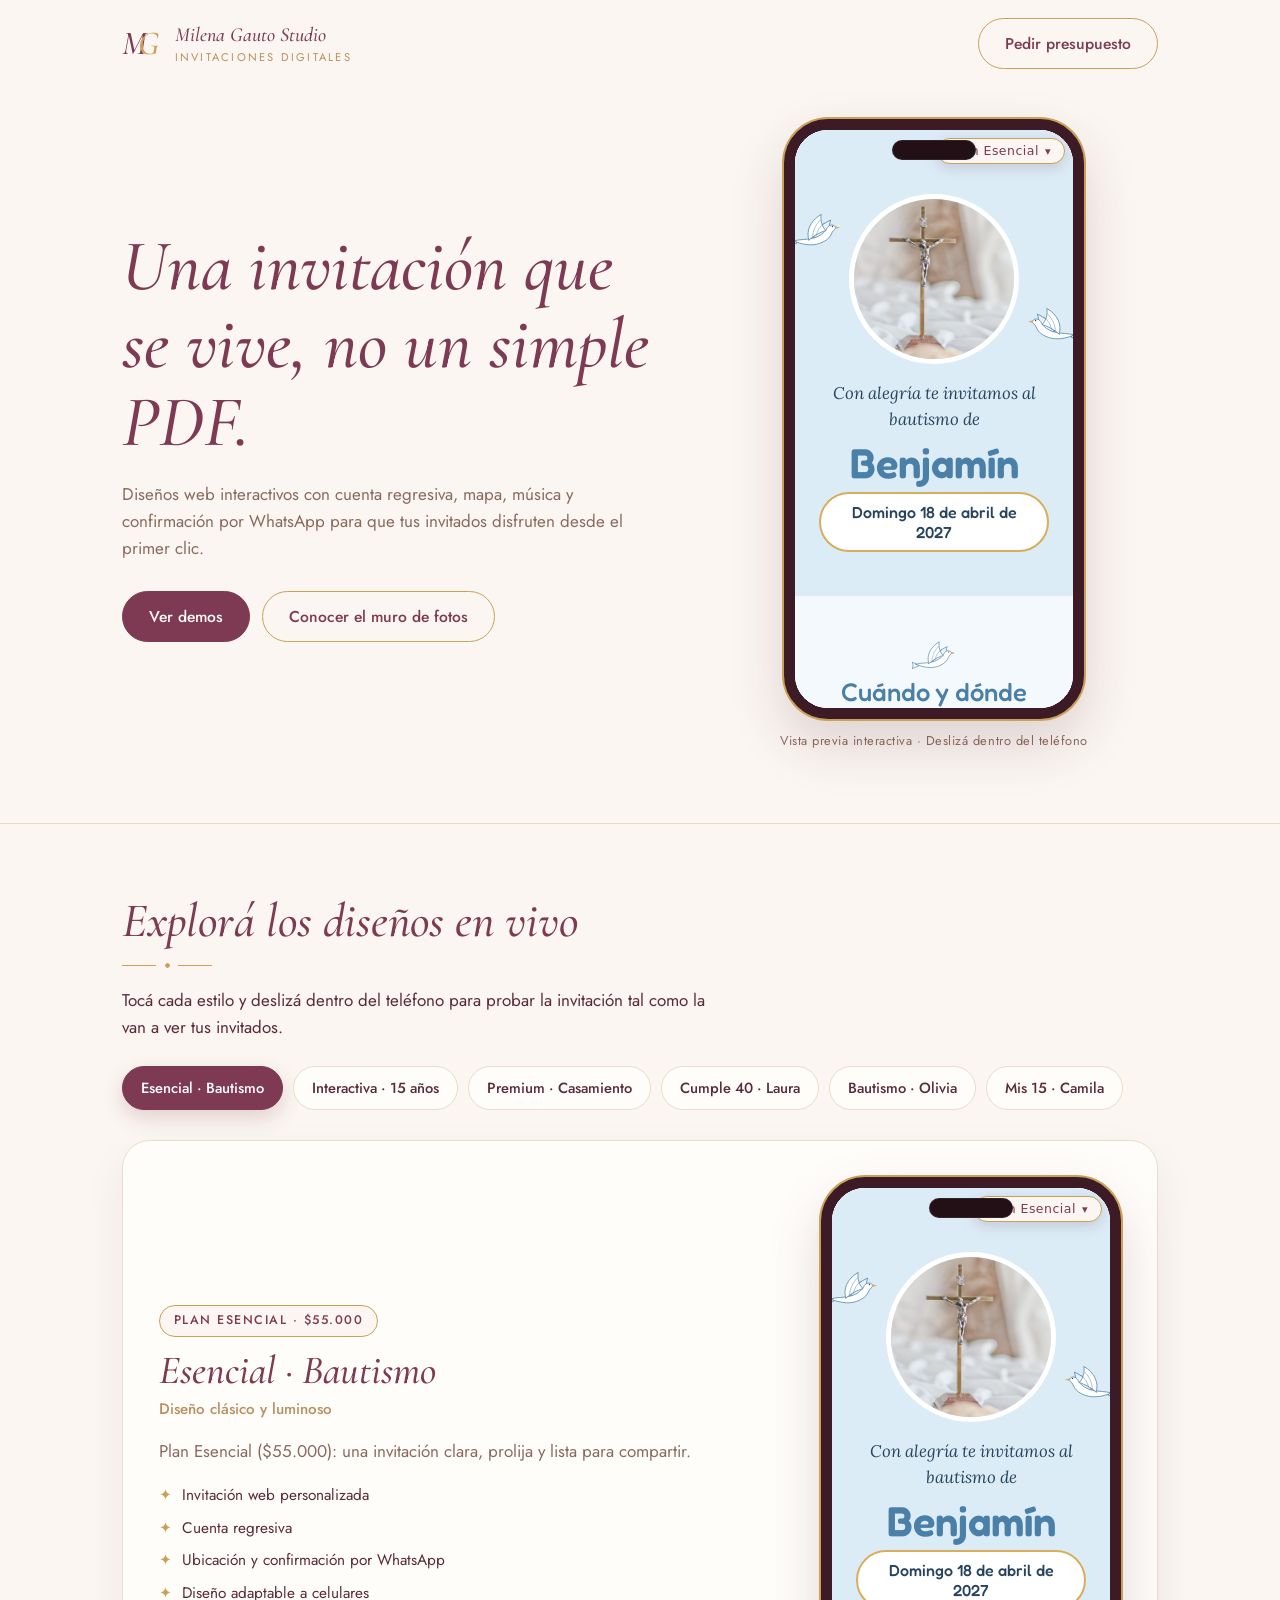
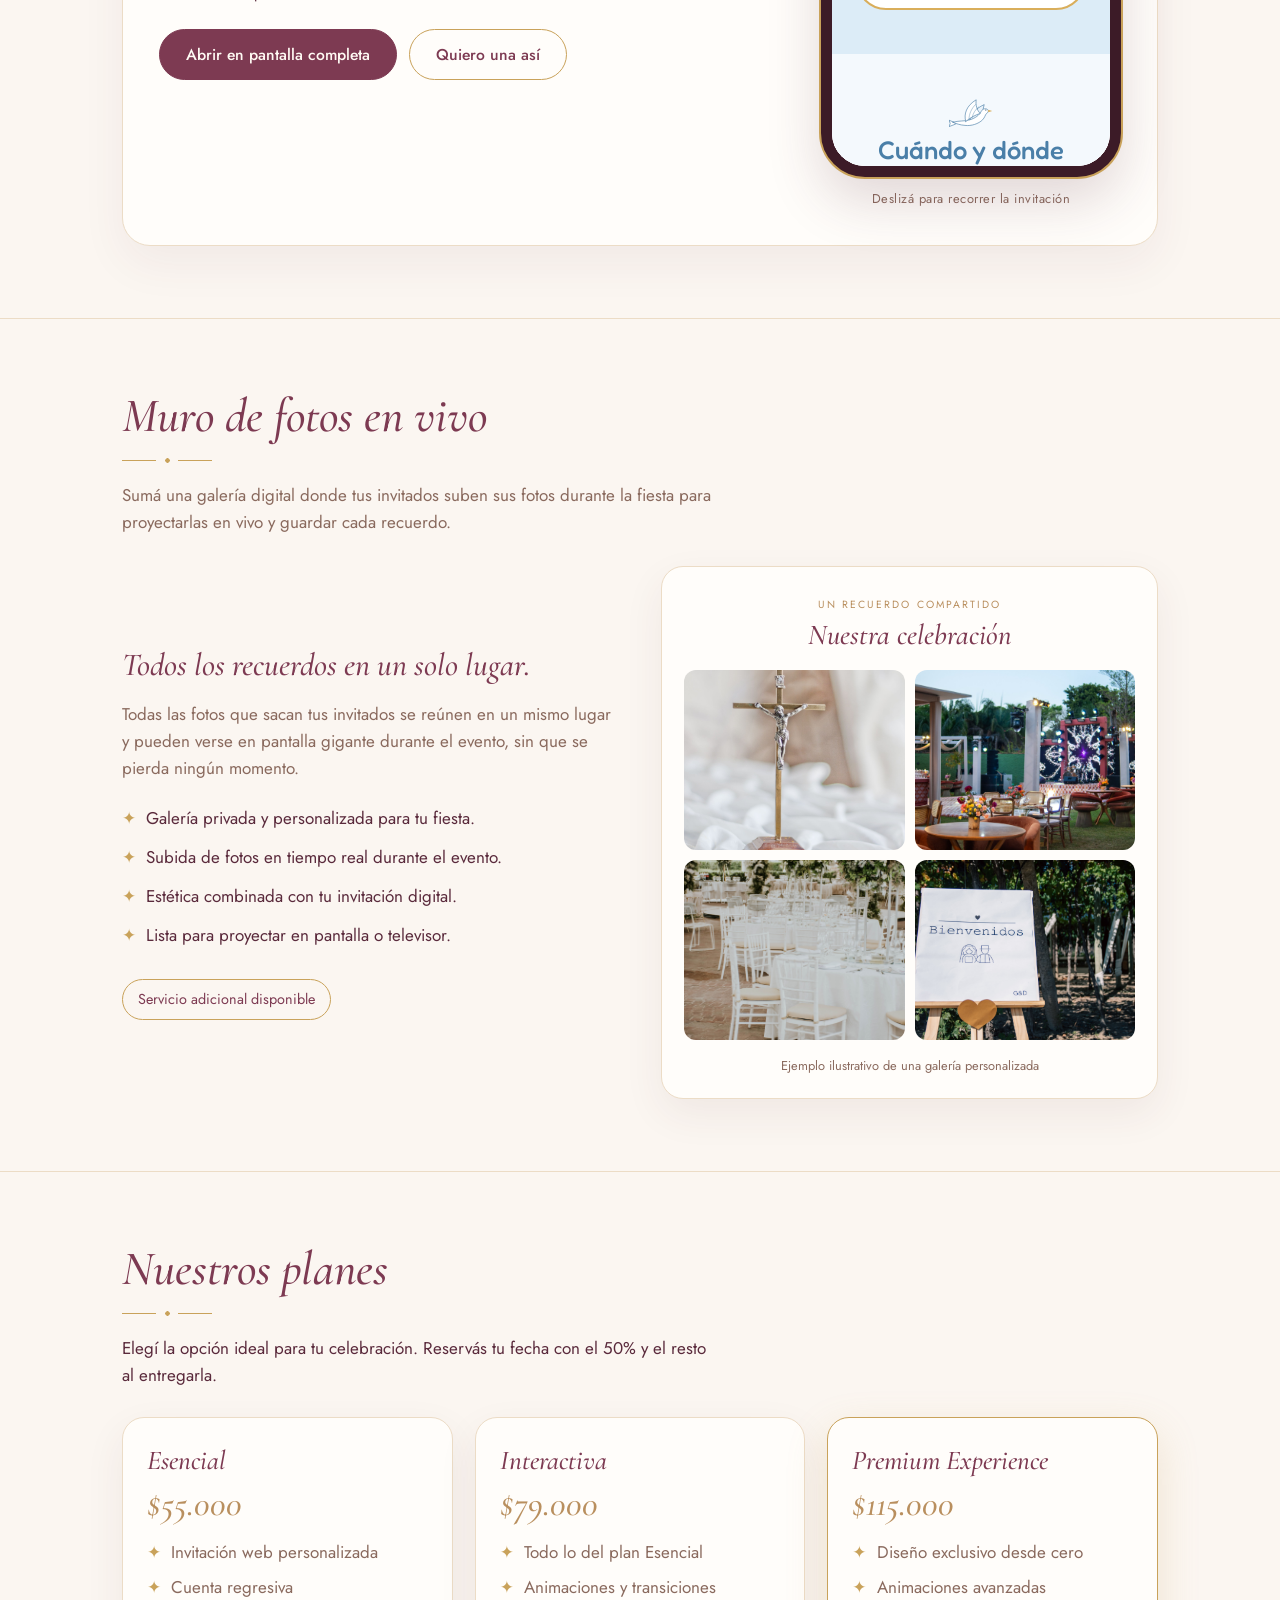
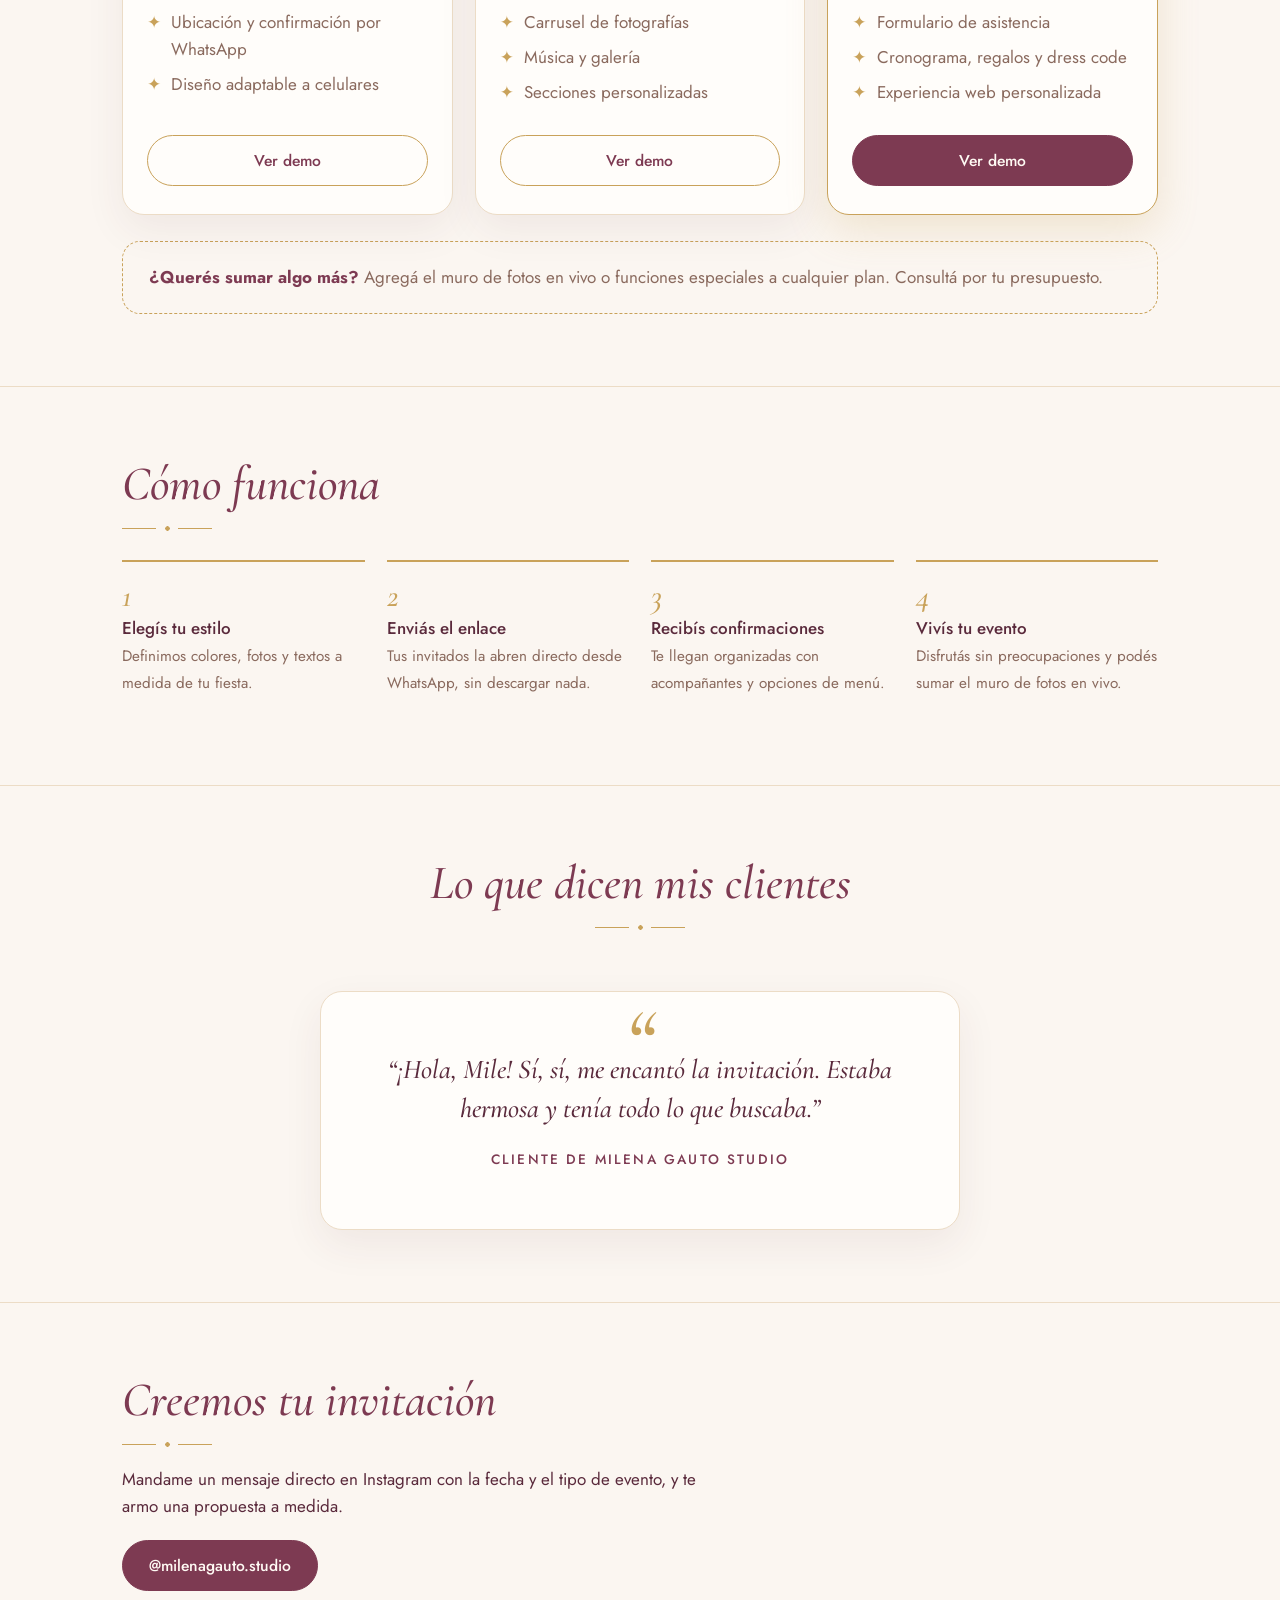
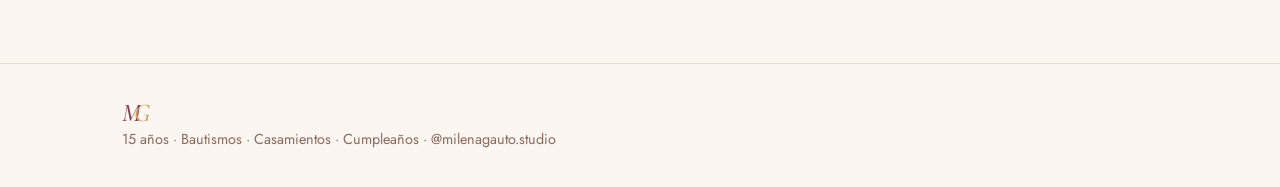
==== commit 09f75344: "Revise text content for improved messaging Updated various text elements to enhance clarity and enga" ====
--- a/index.html
+++ b/index.html
@@ -3,7 +3,7 @@
 <head>
 <meta charset="utf-8">
 <meta property="og:type" content="website">
-<meta property="og:title" content="Milena Gauto Studio · Invitaciones digitales">
+<meta property="og:title" content="Milena Gauto Studio · Experiencias digitales">
 <meta property="og:description" content="Invitaciones web a medida para 15 años, casamientos, bautismos y cumpleaños.">
 <meta property="og:image" content="https://milenagautostudio.vercel.app/post_bienvenida_preview.png">
 <meta property="og:url" content="https://milenagautostudio.vercel.app">
@@ -812,12 +812,10 @@
   <div class="hero">
 
     <div>
-      <h1>Tu invitación es una experiencia, no un PDF.</h1>
+      <h1>Una invitación que se vive, no un simple PDF.</h1>
 
       <p>
-        Invitaciones web con cuenta regresiva, mapa,
-        confirmación por WhatsApp y experiencias digitales
-        personalizadas para tus momentos especiales.
+        Diseños web interactivos con cuenta regresiva, mapa, música y confirmación por WhatsApp para que tus invitados disfruten desde el primer clic.
       </p>
 
       <div class="row">
@@ -841,11 +839,10 @@
 
   <div class="wrap">
 
-    <h2>Probá una invitación real</h2>
+    <h2>Explorá los diseños en vivo</h2>
 
     <p>
-      Elegí un estilo y navegá la invitación dentro del celular,
-      igual que la ve tu invitado.
+      Tocá cada estilo y deslizá dentro del teléfono para probar la invitación tal como la van a ver tus invitados.
     </p>
 
     <div class="tabs" id="tabs" role="group" aria-label="Elegir invitación"></div>
@@ -874,9 +871,7 @@
     <h2>Muro de fotos en vivo</h2>
 
     <p class="wall-intro">
-      Convertí los momentos de tu celebración en recuerdos compartidos.
-      Una galería digital donde las fotografías de tus invitados
-      pueden reunirse durante el evento.
+      Sumá una galería digital donde tus invitados suben sus fotos durante la fiesta para proyectarlas en vivo y guardar cada recuerdo.
     </p>
 
     <div class="wall-content">
@@ -886,16 +881,14 @@
         <h3>Todos los recuerdos en un solo lugar.</h3>
 
         <p>
-          El muro de fotos permite reunir las imágenes de tus invitados
-          en una galería digital que puede proyectarse durante la fiesta.
-          Una manera especial de revivir cada momento desde distintas miradas.
+          Todas las fotos que sacan tus invitados se reúnen en un mismo lugar y pueden verse en pantalla gigante durante el evento, sin que se pierda ningún momento.
         </p>
 
         <ul class="wall-features">
-          <li>Galería digital personalizada para tu evento.</li>
-          <li>Visualización de fotografías durante la celebración.</li>
-          <li>Diseño adaptado a la temática de tu invitación.</li>
-          <li>Opción de visualización en una pantalla o proyector.</li>
+          <li>Galería privada y personalizada para tu fiesta.</li>
+          <li>Subida de fotos en tiempo real durante el evento.</li>
+          <li>Estética combinada con tu invitación digital.</li>
+          <li>Lista para proyectar en pantalla o televisor.</li>
         </ul>
 
         <span class="wall-note">
@@ -970,8 +963,7 @@
     <h2>Nuestros planes</h2>
 
     <p>
-      Elegí el plan que mejor se adapte a tu evento.
-      Reservá tu diseño con el 50%.
+      Elegí la opción ideal para tu celebración. Reservás tu fecha con el 50% y el resto al entregarla.
     </p>
 
     <div class="plans">
@@ -1017,8 +1009,7 @@
     </div>
 
     <div class="plans-extra">
-      <b>Proyectos exclusivos:</b> muro de fotos en vivo y funcionalidades especiales.
-      Consultá por presupuesto.
+      <b>¿Querés sumar algo más?</b> Agregá el muro de fotos en vivo o funciones especiales a cualquier plan. Consultá por tu presupuesto.
     </div>
 
   </div>
@@ -1036,23 +1027,23 @@
     <ol class="steps">
 
       <li>
-        <b>Elegís el diseño</b>
-        <span>Colores, fotos y textos a medida de tu evento.</span>
+        <b>Elegís tu estilo</b>
+        <span>Definimos colores, fotos y textos a medida de tu fiesta.</span>
       </li>
 
       <li>
-        <b>Compartís el link</b>
-        <span>Tus invitados lo abren desde WhatsApp, sin instalar nada.</span>
+        <b>Enviás el enlace</b>
+        <span>Tus invitados la abren directo desde WhatsApp, sin descargar nada.</span>
       </li>
 
       <li>
-        <b>Confirman asistencia</b>
-        <span>Las respuestas llegan ordenadas, con restricciones de menú.</span>
+        <b>Recibís confirmaciones</b>
+        <span>Te llegan organizadas con acompañantes y opciones de menú.</span>
       </li>
 
       <li>
-        <b>Disfrutás la fiesta</b>
-        <span>Podés sumar servicios digitales adicionales, como el muro de fotos.</span>
+        <b>Vivís tu evento</b>
+        <span>Disfrutás sin preocupaciones y podés sumar el muro de fotos en vivo.</span>
       </li>
 
     </ol>
@@ -1084,11 +1075,10 @@
 
   <div class="wrap">
 
-    <h2>Hagamos la tuya</h2>
+    <h2>Creemos tu invitación</h2>
 
     <p>
-      Escribime por mensaje directo en Instagram con la fecha
-      y el tipo de evento y te respondo con una propuesta personalizada.
+      Mandame un mensaje directo en Instagram con la fecha y el tipo de evento, y te armo una propuesta a medida.
     </p>
 
     <div class="row" style="margin-top:20px">
